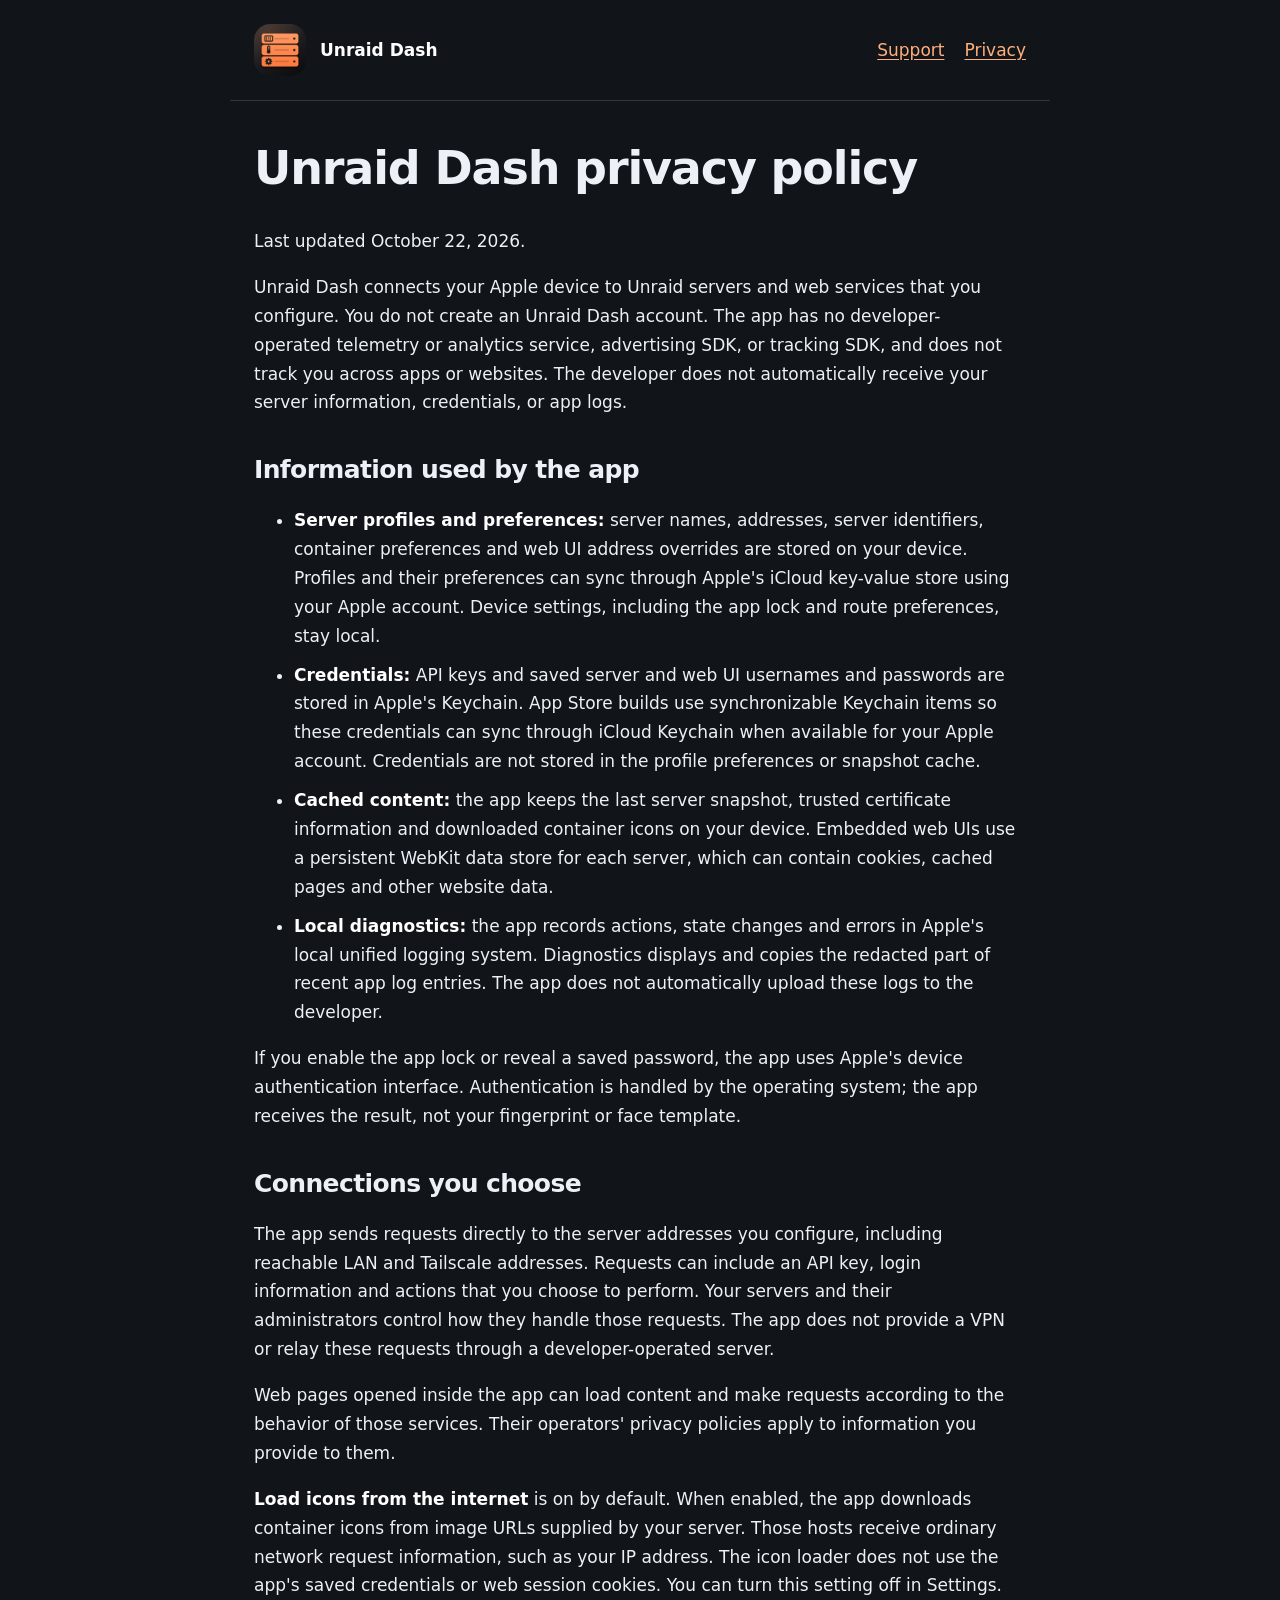
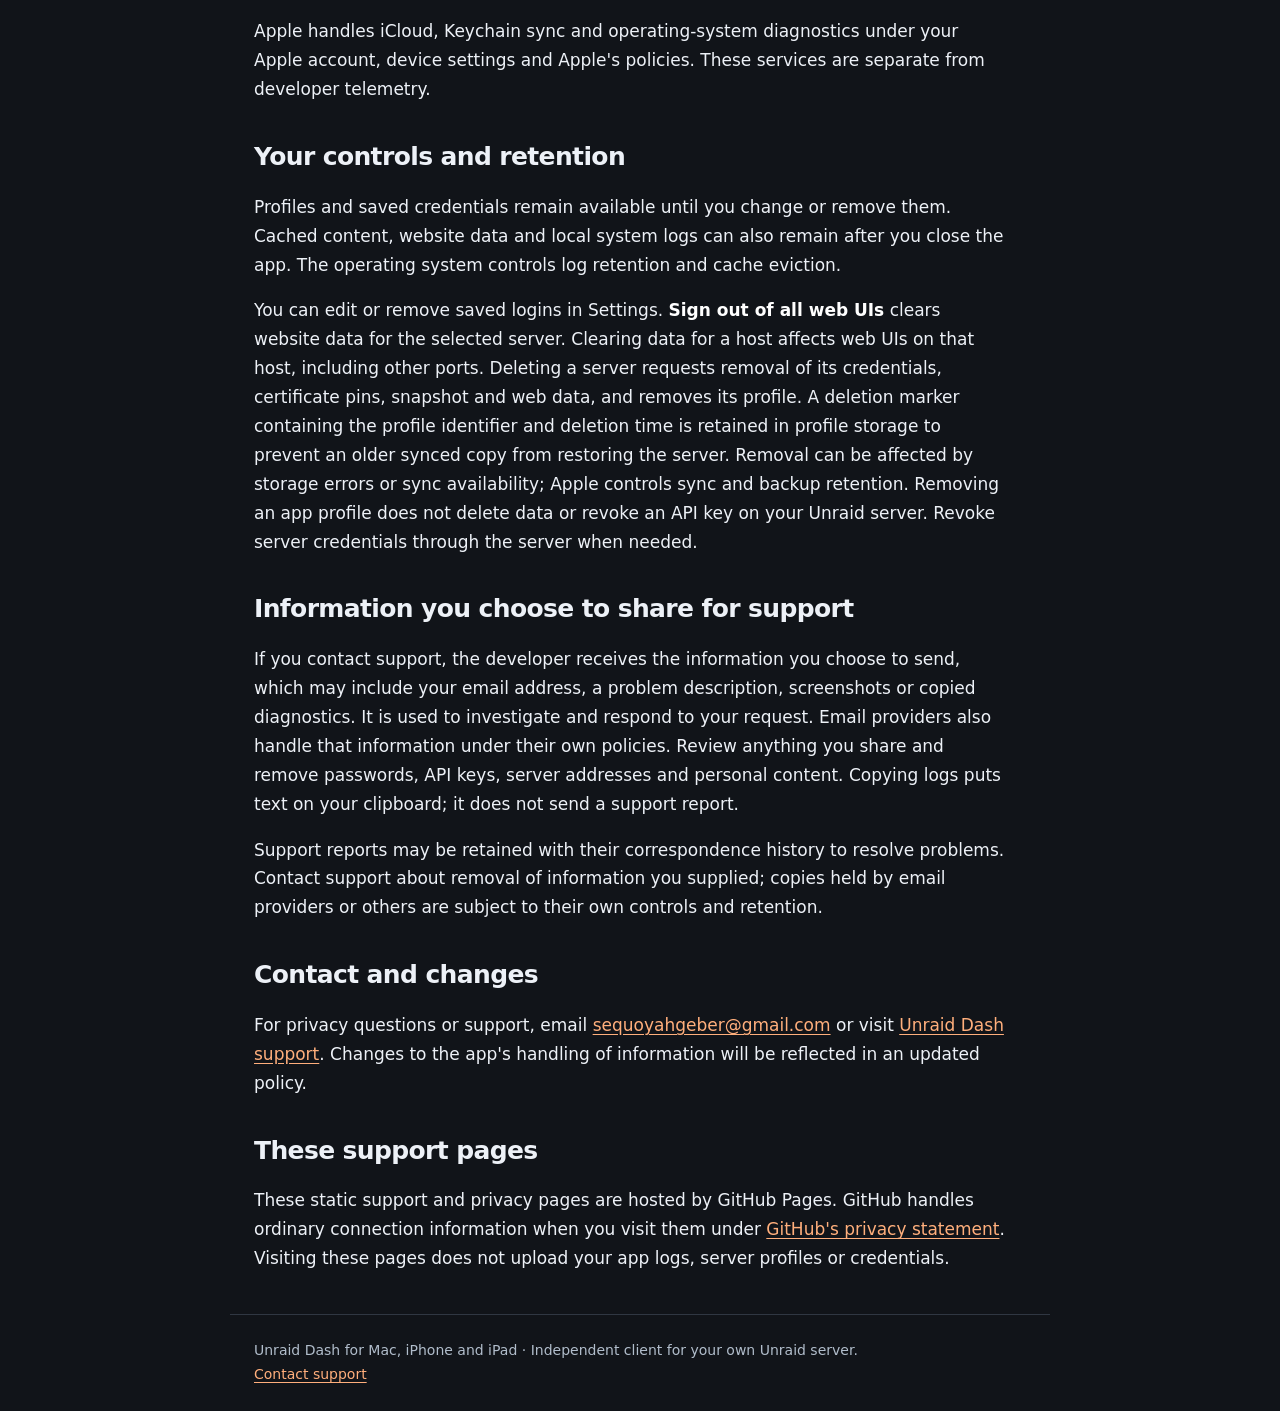
==== privacy.html @ dc9f38be "Publish Unraid Dash support and privacy pages" ====
<!doctype html>
<html lang="en"><head><meta charset="utf-8"><meta name="viewport" content="width=device-width,initial-scale=1"><meta name="description" content="Unraid Dash privacy policy"><title>Unraid Dash privacy policy</title><link rel="stylesheet" href="style.css"><link rel="icon" href="icon.png"></head><body><header><img src="icon.png" width="52" height="52" alt=""><strong>Unraid Dash</strong><nav aria-label="Help pages"><a href="./">Support</a><a href="privacy.html">Privacy</a></nav></header><main><h1>Unraid Dash privacy policy</h1>
<p>Last updated October 22, 2026.</p>
<p>Unraid Dash connects your Apple device to Unraid servers and web services that you configure. You do not create an Unraid Dash account. The app has no developer-operated telemetry or analytics service, advertising SDK, or tracking SDK, and does not track you across apps or websites. The developer does not automatically receive your server information, credentials, or app logs.</p>
<h2>Information used by the app</h2>
<ul>
<li><strong>Server profiles and preferences:</strong> server names, addresses, server identifiers, container preferences and web UI address overrides are stored on your device. Profiles and their preferences can sync through Apple's iCloud key-value store using your Apple account. Device settings, including the app lock and route preferences, stay local.</li>
<li><strong>Credentials:</strong> API keys and saved server and web UI usernames and passwords are stored in Apple's Keychain. App Store builds use synchronizable Keychain items so these credentials can sync through iCloud Keychain when available for your Apple account. Credentials are not stored in the profile preferences or snapshot cache.</li>
<li><strong>Cached content:</strong> the app keeps the last server snapshot, trusted certificate information and downloaded container icons on your device. Embedded web UIs use a persistent WebKit data store for each server, which can contain cookies, cached pages and other website data.</li>
<li><strong>Local diagnostics:</strong> the app records actions, state changes and errors in Apple's local unified logging system. Diagnostics displays and copies the redacted part of recent app log entries. The app does not automatically upload these logs to the developer.</li>
</ul>
<p>If you enable the app lock or reveal a saved password, the app uses Apple's device authentication interface. Authentication is handled by the operating system; the app receives the result, not your fingerprint or face template.</p>
<h2>Connections you choose</h2>
<p>The app sends requests directly to the server addresses you configure, including reachable LAN and Tailscale addresses. Requests can include an API key, login information and actions that you choose to perform. Your servers and their administrators control how they handle those requests. The app does not provide a VPN or relay these requests through a developer-operated server.</p>
<p>Web pages opened inside the app can load content and make requests according to the behavior of those services. Their operators' privacy policies apply to information you provide to them.</p>
<p><strong>Load icons from the internet</strong> is on by default. When enabled, the app downloads container icons from image URLs supplied by your server. Those hosts receive ordinary network request information, such as your IP address. The icon loader does not use the app's saved credentials or web session cookies. You can turn this setting off in Settings.</p>
<p>Apple handles iCloud, Keychain sync and operating-system diagnostics under your Apple account, device settings and Apple's policies. These services are separate from developer telemetry.</p>
<h2>Your controls and retention</h2>
<p>Profiles and saved credentials remain available until you change or remove them. Cached content, website data and local system logs can also remain after you close the app. The operating system controls log retention and cache eviction.</p>
<p>You can edit or remove saved logins in Settings. <strong>Sign out of all web UIs</strong> clears website data for the selected server. Clearing data for a host affects web UIs on that host, including other ports. Deleting a server requests removal of its credentials, certificate pins, snapshot and web data, and removes its profile. A deletion marker containing the profile identifier and deletion time is retained in profile storage to prevent an older synced copy from restoring the server. Removal can be affected by storage errors or sync availability; Apple controls sync and backup retention. Removing an app profile does not delete data or revoke an API key on your Unraid server. Revoke server credentials through the server when needed.</p>
<h2>Information you choose to share for support</h2>
<p>If you contact support, the developer receives the information you choose to send, which may include your email address, a problem description, screenshots or copied diagnostics. It is used to investigate and respond to your request. Email providers also handle that information under their own policies. Review anything you share and remove passwords, API keys, server addresses and personal content. Copying logs puts text on your clipboard; it does not send a support report.</p>
<p>Support reports may be retained with their correspondence history to resolve problems. Contact support about removal of information you supplied; copies held by email providers or others are subject to their own controls and retention.</p>
<h2>Contact and changes</h2>
<p>For privacy questions or support, email <a href="mailto:sequoyahgeber@gmail.com">sequoyahgeber@gmail.com</a> or visit <a href="https://sequoyahgeber.github.io/unraid-dash-support/">Unraid Dash support</a>. Changes to the app's handling of information will be reflected in an updated policy.</p>
<h2>These support pages</h2>
<p>These static support and privacy pages are hosted by GitHub Pages. GitHub handles ordinary connection information when you visit them under <a href="https://docs.github.com/en/site-policy/privacy-policies/github-general-privacy-statement">GitHub's privacy statement</a>. Visiting these pages does not upload your app logs, server profiles or credentials.</p></main><footer>Unraid Dash for Mac, iPhone and iPad · Independent client for your own Unraid server.<br><a href="mailto:sequoyahgeber@gmail.com">Contact support</a></footer></body></html>
---- style.css ----
*{box-sizing:border-box}body{margin:0;background:#111419;color:#edf1f7;font:17px/1.7 system-ui,-apple-system,BlinkMacSystemFont,sans-serif}main,header,footer{max-width:820px;margin:auto;padding:24px}header{display:flex;align-items:center;gap:14px;border-bottom:1px solid #303742}header img{border-radius:16px}nav{margin-left:auto;display:flex;gap:20px}a{color:#ffaf7c;text-underline-offset:3px}h1,h2{line-height:1.2;letter-spacing:-.025em}h1{font-size:clamp(32px,6vw,46px);margin-top:16px}h2{font-size:25px;margin-top:38px}p,li{max-width:70ch}li{margin:10px 0}footer{border-top:1px solid #303742;font-size:14px;color:#b1bdcb}strong{color:#fff}code{background:#252b35;padding:2px 5px;border-radius:4px}@media(max-width:560px){header{align-items:flex-start;flex-wrap:wrap}nav{margin-left:0;width:100%}}
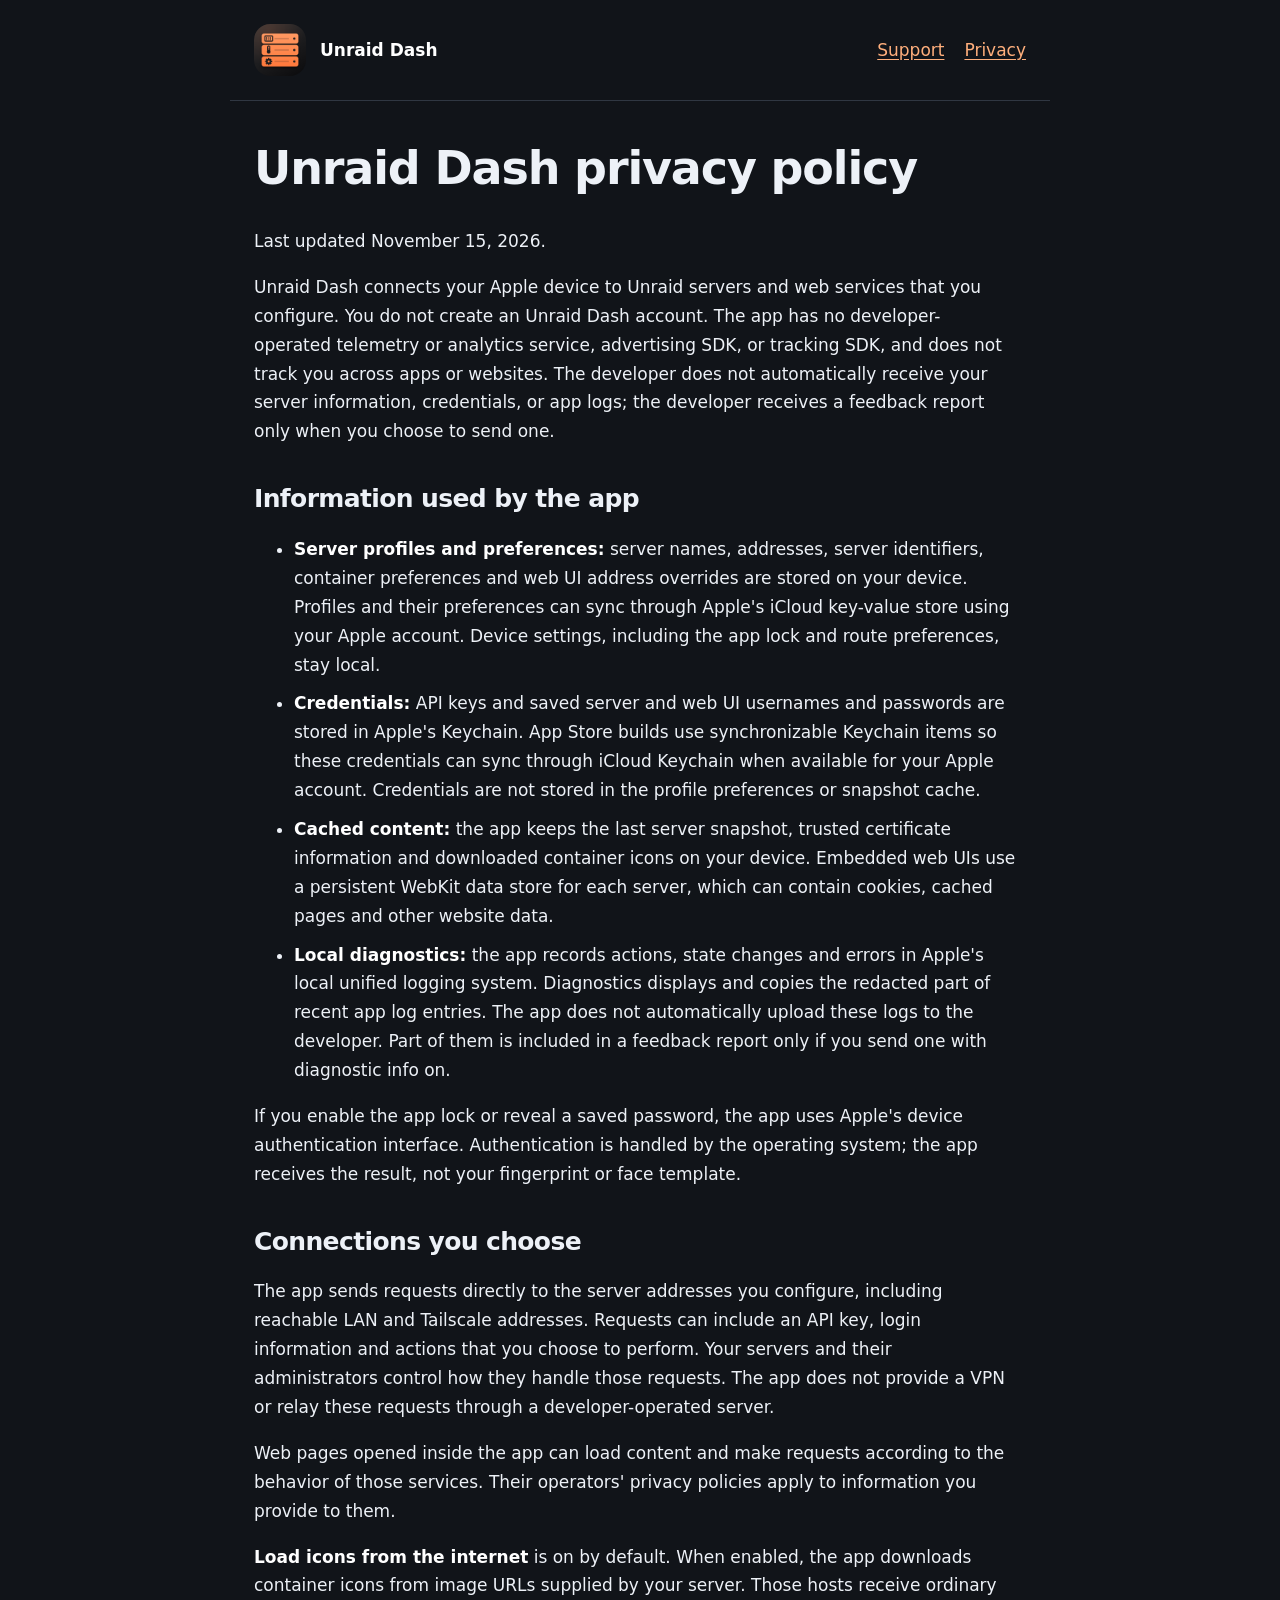
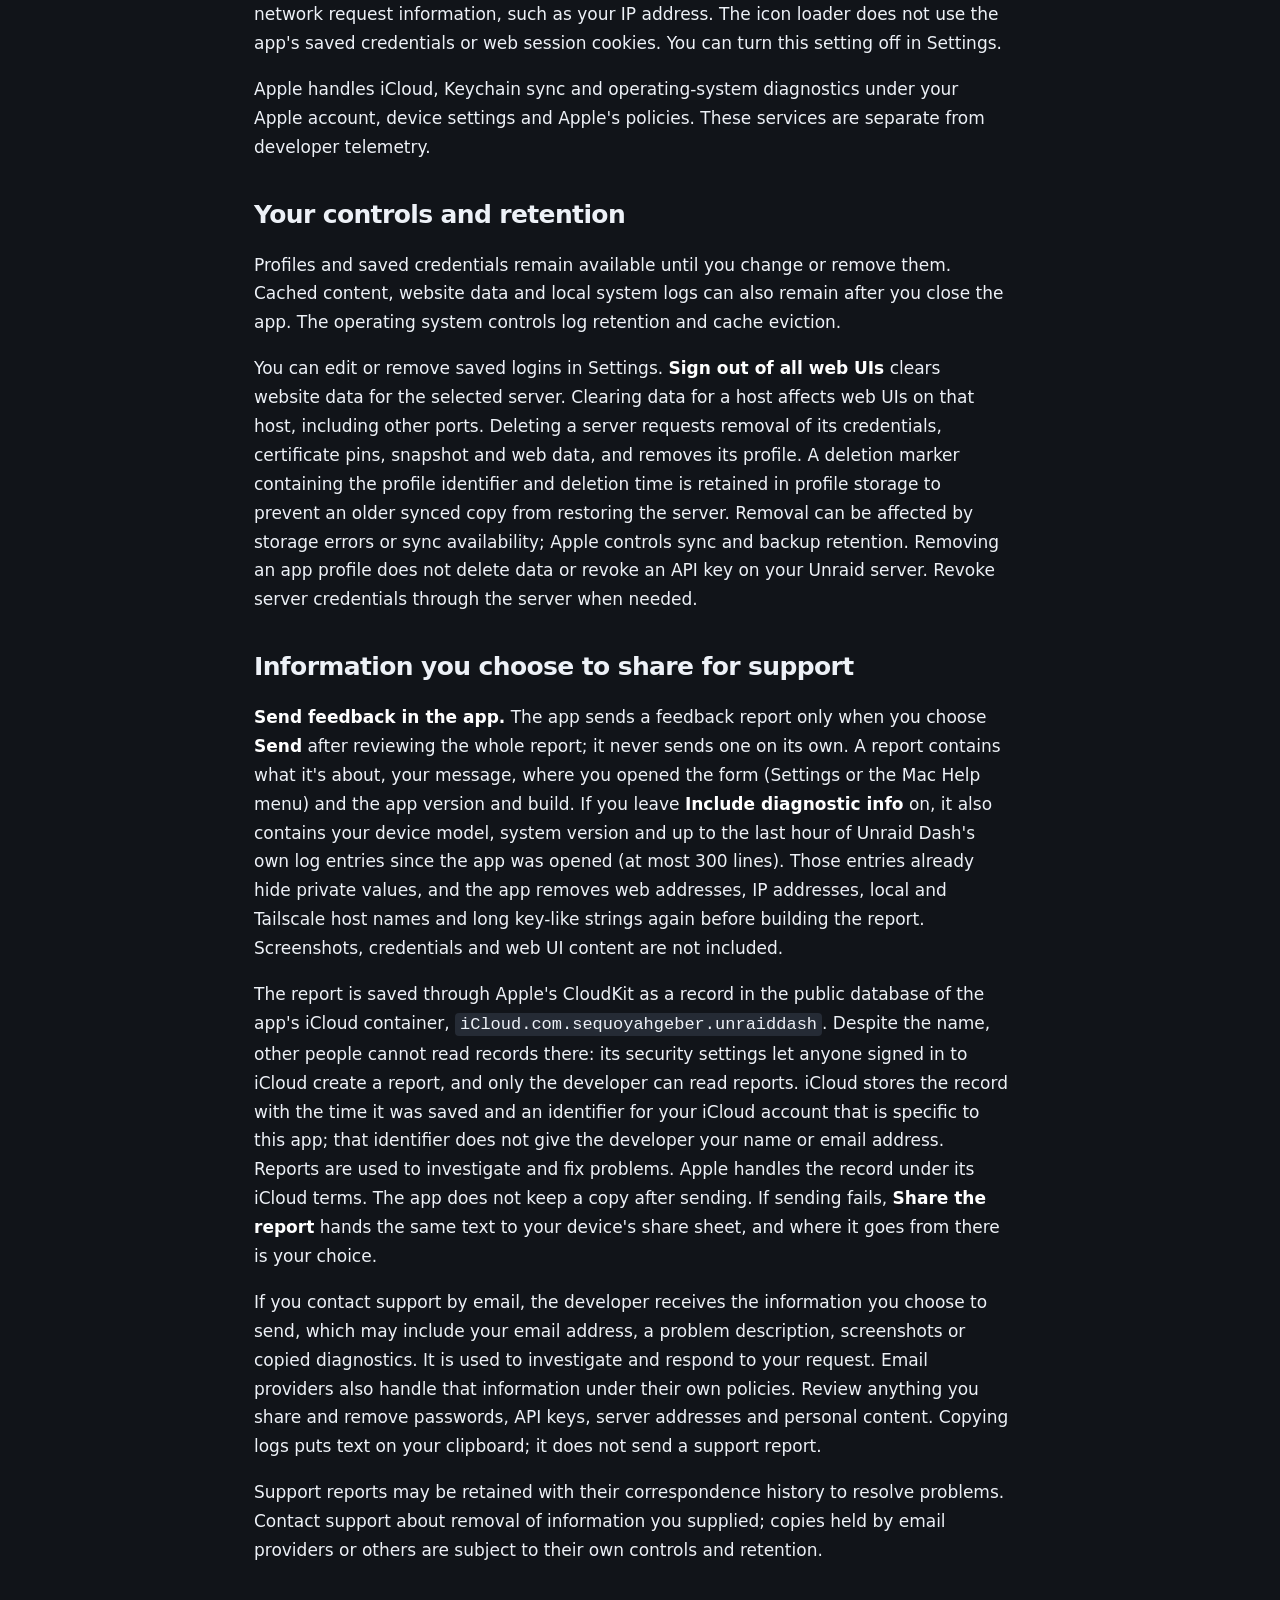
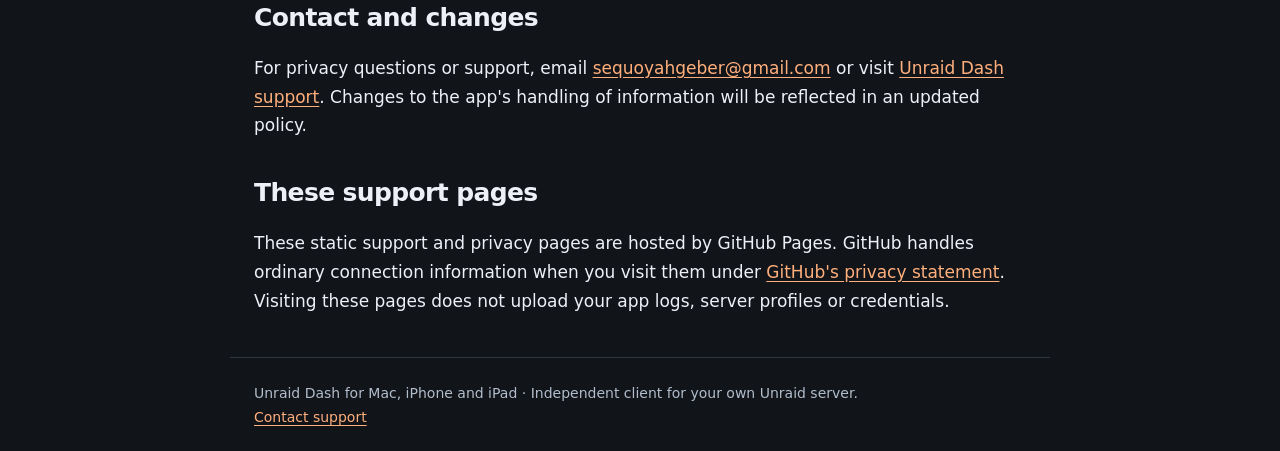
==== commit 66025186: "docs: describe in-app Send feedback on the support and privacy pages The support page now gives the " ====
--- a/privacy.html
+++ b/privacy.html
@@ -1,13 +1,13 @@
 <!doctype html>
 <html lang="en"><head><meta charset="utf-8"><meta name="viewport" content="width=device-width,initial-scale=1"><meta name="description" content="Unraid Dash privacy policy"><title>Unraid Dash privacy policy</title><link rel="stylesheet" href="style.css"><link rel="icon" href="icon.png"></head><body><header><img src="icon.png" width="52" height="52" alt=""><strong>Unraid Dash</strong><nav aria-label="Help pages"><a href="./">Support</a><a href="privacy.html">Privacy</a></nav></header><main><h1>Unraid Dash privacy policy</h1>
-<p>Last updated October 22, 2026.</p>
-<p>Unraid Dash connects your Apple device to Unraid servers and web services that you configure. You do not create an Unraid Dash account. The app has no developer-operated telemetry or analytics service, advertising SDK, or tracking SDK, and does not track you across apps or websites. The developer does not automatically receive your server information, credentials, or app logs.</p>
+<p>Last updated November 15, 2026.</p>
+<p>Unraid Dash connects your Apple device to Unraid servers and web services that you configure. You do not create an Unraid Dash account. The app has no developer-operated telemetry or analytics service, advertising SDK, or tracking SDK, and does not track you across apps or websites. The developer does not automatically receive your server information, credentials, or app logs; the developer receives a feedback report only when you choose to send one.</p>
 <h2>Information used by the app</h2>
 <ul>
 <li><strong>Server profiles and preferences:</strong> server names, addresses, server identifiers, container preferences and web UI address overrides are stored on your device. Profiles and their preferences can sync through Apple's iCloud key-value store using your Apple account. Device settings, including the app lock and route preferences, stay local.</li>
 <li><strong>Credentials:</strong> API keys and saved server and web UI usernames and passwords are stored in Apple's Keychain. App Store builds use synchronizable Keychain items so these credentials can sync through iCloud Keychain when available for your Apple account. Credentials are not stored in the profile preferences or snapshot cache.</li>
 <li><strong>Cached content:</strong> the app keeps the last server snapshot, trusted certificate information and downloaded container icons on your device. Embedded web UIs use a persistent WebKit data store for each server, which can contain cookies, cached pages and other website data.</li>
-<li><strong>Local diagnostics:</strong> the app records actions, state changes and errors in Apple's local unified logging system. Diagnostics displays and copies the redacted part of recent app log entries. The app does not automatically upload these logs to the developer.</li>
+<li><strong>Local diagnostics:</strong> the app records actions, state changes and errors in Apple's local unified logging system. Diagnostics displays and copies the redacted part of recent app log entries. The app does not automatically upload these logs to the developer. Part of them is included in a feedback report only if you send one with diagnostic info on.</li>
 </ul>
 <p>If you enable the app lock or reveal a saved password, the app uses Apple's device authentication interface. Authentication is handled by the operating system; the app receives the result, not your fingerprint or face template.</p>
 <h2>Connections you choose</h2>
@@ -19,7 +19,9 @@
 <p>Profiles and saved credentials remain available until you change or remove them. Cached content, website data and local system logs can also remain after you close the app. The operating system controls log retention and cache eviction.</p>
 <p>You can edit or remove saved logins in Settings. <strong>Sign out of all web UIs</strong> clears website data for the selected server. Clearing data for a host affects web UIs on that host, including other ports. Deleting a server requests removal of its credentials, certificate pins, snapshot and web data, and removes its profile. A deletion marker containing the profile identifier and deletion time is retained in profile storage to prevent an older synced copy from restoring the server. Removal can be affected by storage errors or sync availability; Apple controls sync and backup retention. Removing an app profile does not delete data or revoke an API key on your Unraid server. Revoke server credentials through the server when needed.</p>
 <h2>Information you choose to share for support</h2>
-<p>If you contact support, the developer receives the information you choose to send, which may include your email address, a problem description, screenshots or copied diagnostics. It is used to investigate and respond to your request. Email providers also handle that information under their own policies. Review anything you share and remove passwords, API keys, server addresses and personal content. Copying logs puts text on your clipboard; it does not send a support report.</p>
+<p><strong>Send feedback in the app.</strong> The app sends a feedback report only when you choose <strong>Send</strong> after reviewing the whole report; it never sends one on its own. A report contains what it's about, your message, where you opened the form (Settings or the Mac Help menu) and the app version and build. If you leave <strong>Include diagnostic info</strong> on, it also contains your device model, system version and up to the last hour of Unraid Dash's own log entries since the app was opened (at most 300 lines). Those entries already hide private values, and the app removes web addresses, IP addresses, local and Tailscale host names and long key-like strings again before building the report. Screenshots, credentials and web UI content are not included.</p>
+<p>The report is saved through Apple's CloudKit as a record in the public database of the app's iCloud container, <code>iCloud.com.sequoyahgeber.unraiddash</code>. Despite the name, other people cannot read records there: its security settings let anyone signed in to iCloud create a report, and only the developer can read reports. iCloud stores the record with the time it was saved and an identifier for your iCloud account that is specific to this app; that identifier does not give the developer your name or email address. Reports are used to investigate and fix problems. Apple handles the record under its iCloud terms. The app does not keep a copy after sending. If sending fails, <strong>Share the report</strong> hands the same text to your device's share sheet, and where it goes from there is your choice.</p>
+<p>If you contact support by email, the developer receives the information you choose to send, which may include your email address, a problem description, screenshots or copied diagnostics. It is used to investigate and respond to your request. Email providers also handle that information under their own policies. Review anything you share and remove passwords, API keys, server addresses and personal content. Copying logs puts text on your clipboard; it does not send a support report.</p>
 <p>Support reports may be retained with their correspondence history to resolve problems. Contact support about removal of information you supplied; copies held by email providers or others are subject to their own controls and retention.</p>
 <h2>Contact and changes</h2>
 <p>For privacy questions or support, email <a href="mailto:sequoyahgeber@gmail.com">sequoyahgeber@gmail.com</a> or visit <a href="https://sequoyahgeber.github.io/unraid-dash-support/">Unraid Dash support</a>. Changes to the app's handling of information will be reflected in an updated policy.</p>
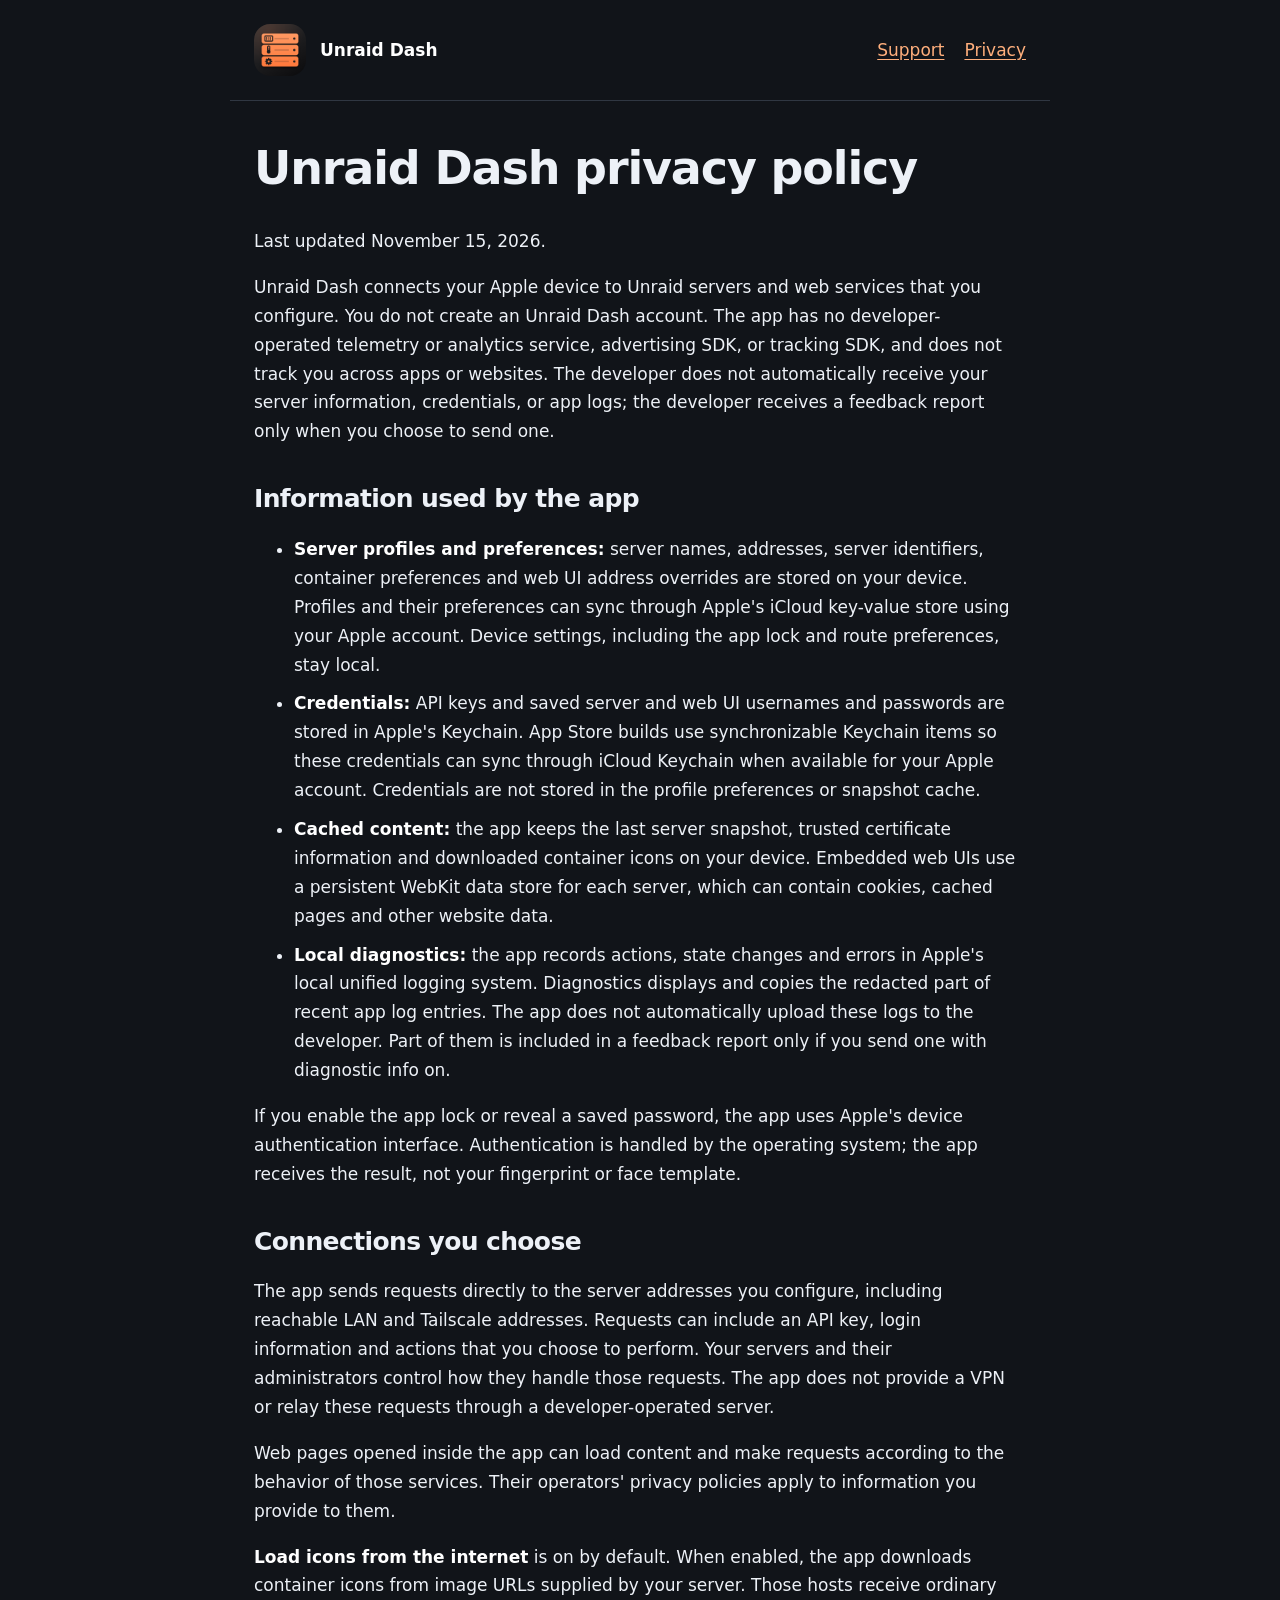
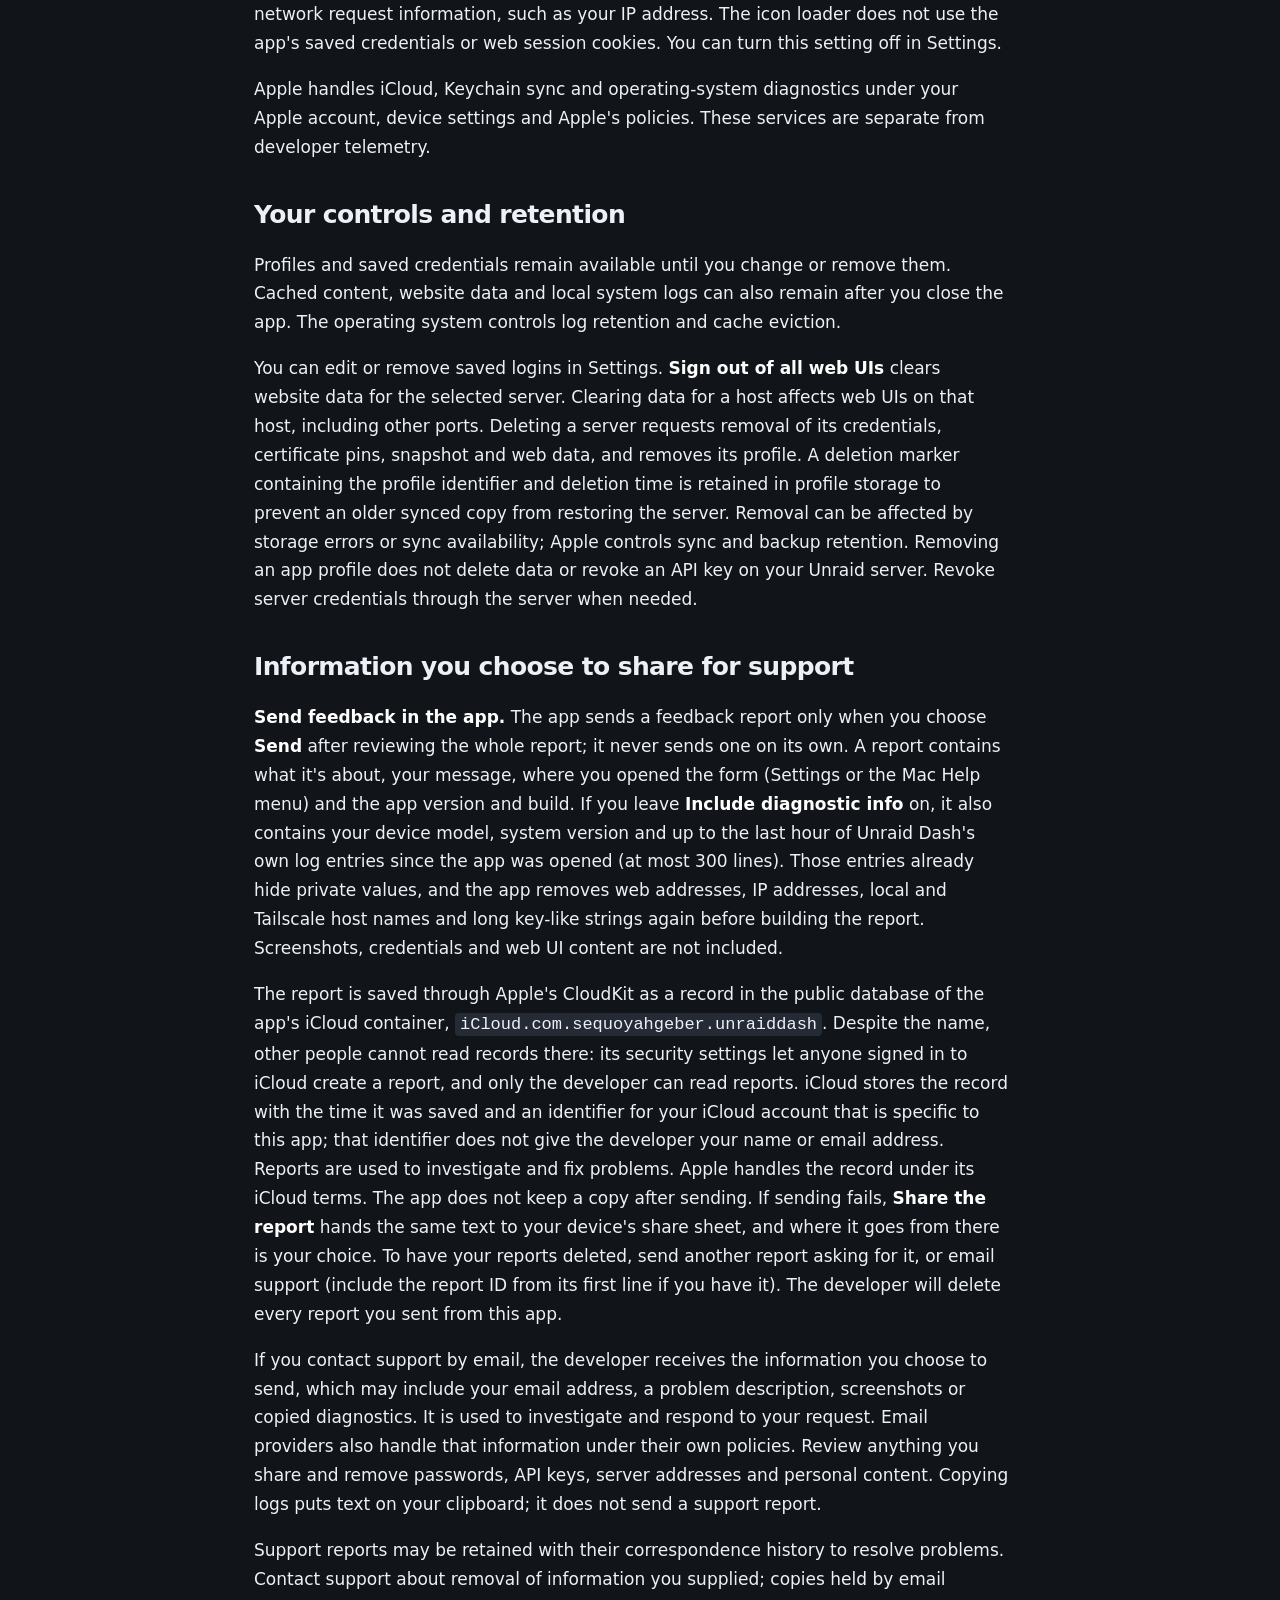
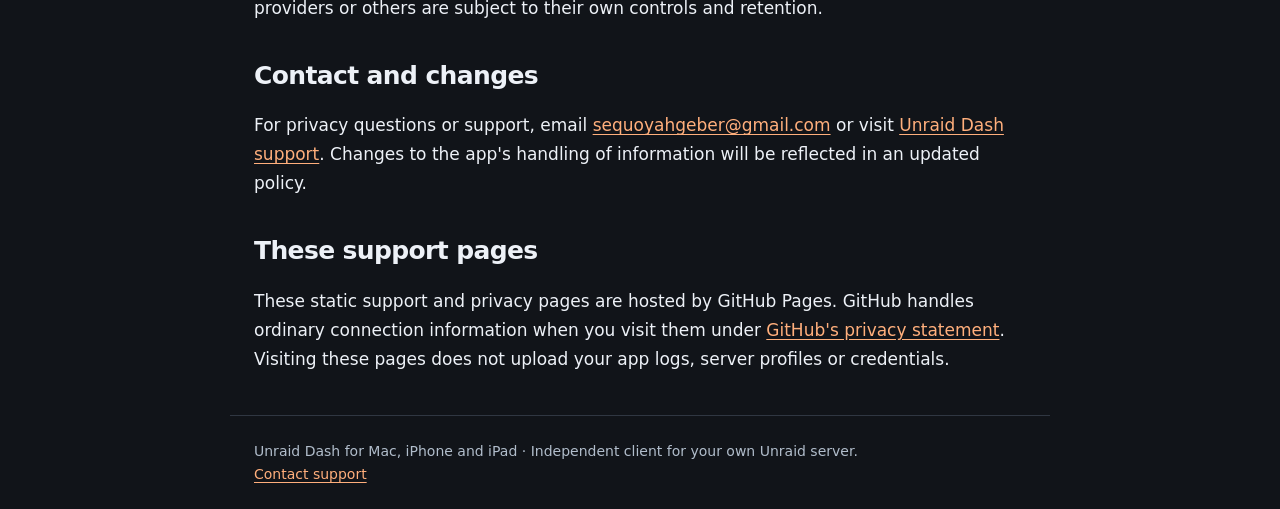
==== commit 7f6449c6: "docs: how to have feedback reports deleted (D-005) Adds the agreed removal sentence to the privacy p" ====
--- a/privacy.html
+++ b/privacy.html
@@ -20,7 +20,7 @@
 <p>You can edit or remove saved logins in Settings. <strong>Sign out of all web UIs</strong> clears website data for the selected server. Clearing data for a host affects web UIs on that host, including other ports. Deleting a server requests removal of its credentials, certificate pins, snapshot and web data, and removes its profile. A deletion marker containing the profile identifier and deletion time is retained in profile storage to prevent an older synced copy from restoring the server. Removal can be affected by storage errors or sync availability; Apple controls sync and backup retention. Removing an app profile does not delete data or revoke an API key on your Unraid server. Revoke server credentials through the server when needed.</p>
 <h2>Information you choose to share for support</h2>
 <p><strong>Send feedback in the app.</strong> The app sends a feedback report only when you choose <strong>Send</strong> after reviewing the whole report; it never sends one on its own. A report contains what it's about, your message, where you opened the form (Settings or the Mac Help menu) and the app version and build. If you leave <strong>Include diagnostic info</strong> on, it also contains your device model, system version and up to the last hour of Unraid Dash's own log entries since the app was opened (at most 300 lines). Those entries already hide private values, and the app removes web addresses, IP addresses, local and Tailscale host names and long key-like strings again before building the report. Screenshots, credentials and web UI content are not included.</p>
-<p>The report is saved through Apple's CloudKit as a record in the public database of the app's iCloud container, <code>iCloud.com.sequoyahgeber.unraiddash</code>. Despite the name, other people cannot read records there: its security settings let anyone signed in to iCloud create a report, and only the developer can read reports. iCloud stores the record with the time it was saved and an identifier for your iCloud account that is specific to this app; that identifier does not give the developer your name or email address. Reports are used to investigate and fix problems. Apple handles the record under its iCloud terms. The app does not keep a copy after sending. If sending fails, <strong>Share the report</strong> hands the same text to your device's share sheet, and where it goes from there is your choice.</p>
+<p>The report is saved through Apple's CloudKit as a record in the public database of the app's iCloud container, <code>iCloud.com.sequoyahgeber.unraiddash</code>. Despite the name, other people cannot read records there: its security settings let anyone signed in to iCloud create a report, and only the developer can read reports. iCloud stores the record with the time it was saved and an identifier for your iCloud account that is specific to this app; that identifier does not give the developer your name or email address. Reports are used to investigate and fix problems. Apple handles the record under its iCloud terms. The app does not keep a copy after sending. If sending fails, <strong>Share the report</strong> hands the same text to your device's share sheet, and where it goes from there is your choice. To have your reports deleted, send another report asking for it, or email support (include the report ID from its first line if you have it). The developer will delete every report you sent from this app.</p>
 <p>If you contact support by email, the developer receives the information you choose to send, which may include your email address, a problem description, screenshots or copied diagnostics. It is used to investigate and respond to your request. Email providers also handle that information under their own policies. Review anything you share and remove passwords, API keys, server addresses and personal content. Copying logs puts text on your clipboard; it does not send a support report.</p>
 <p>Support reports may be retained with their correspondence history to resolve problems. Contact support about removal of information you supplied; copies held by email providers or others are subject to their own controls and retention.</p>
 <h2>Contact and changes</h2>
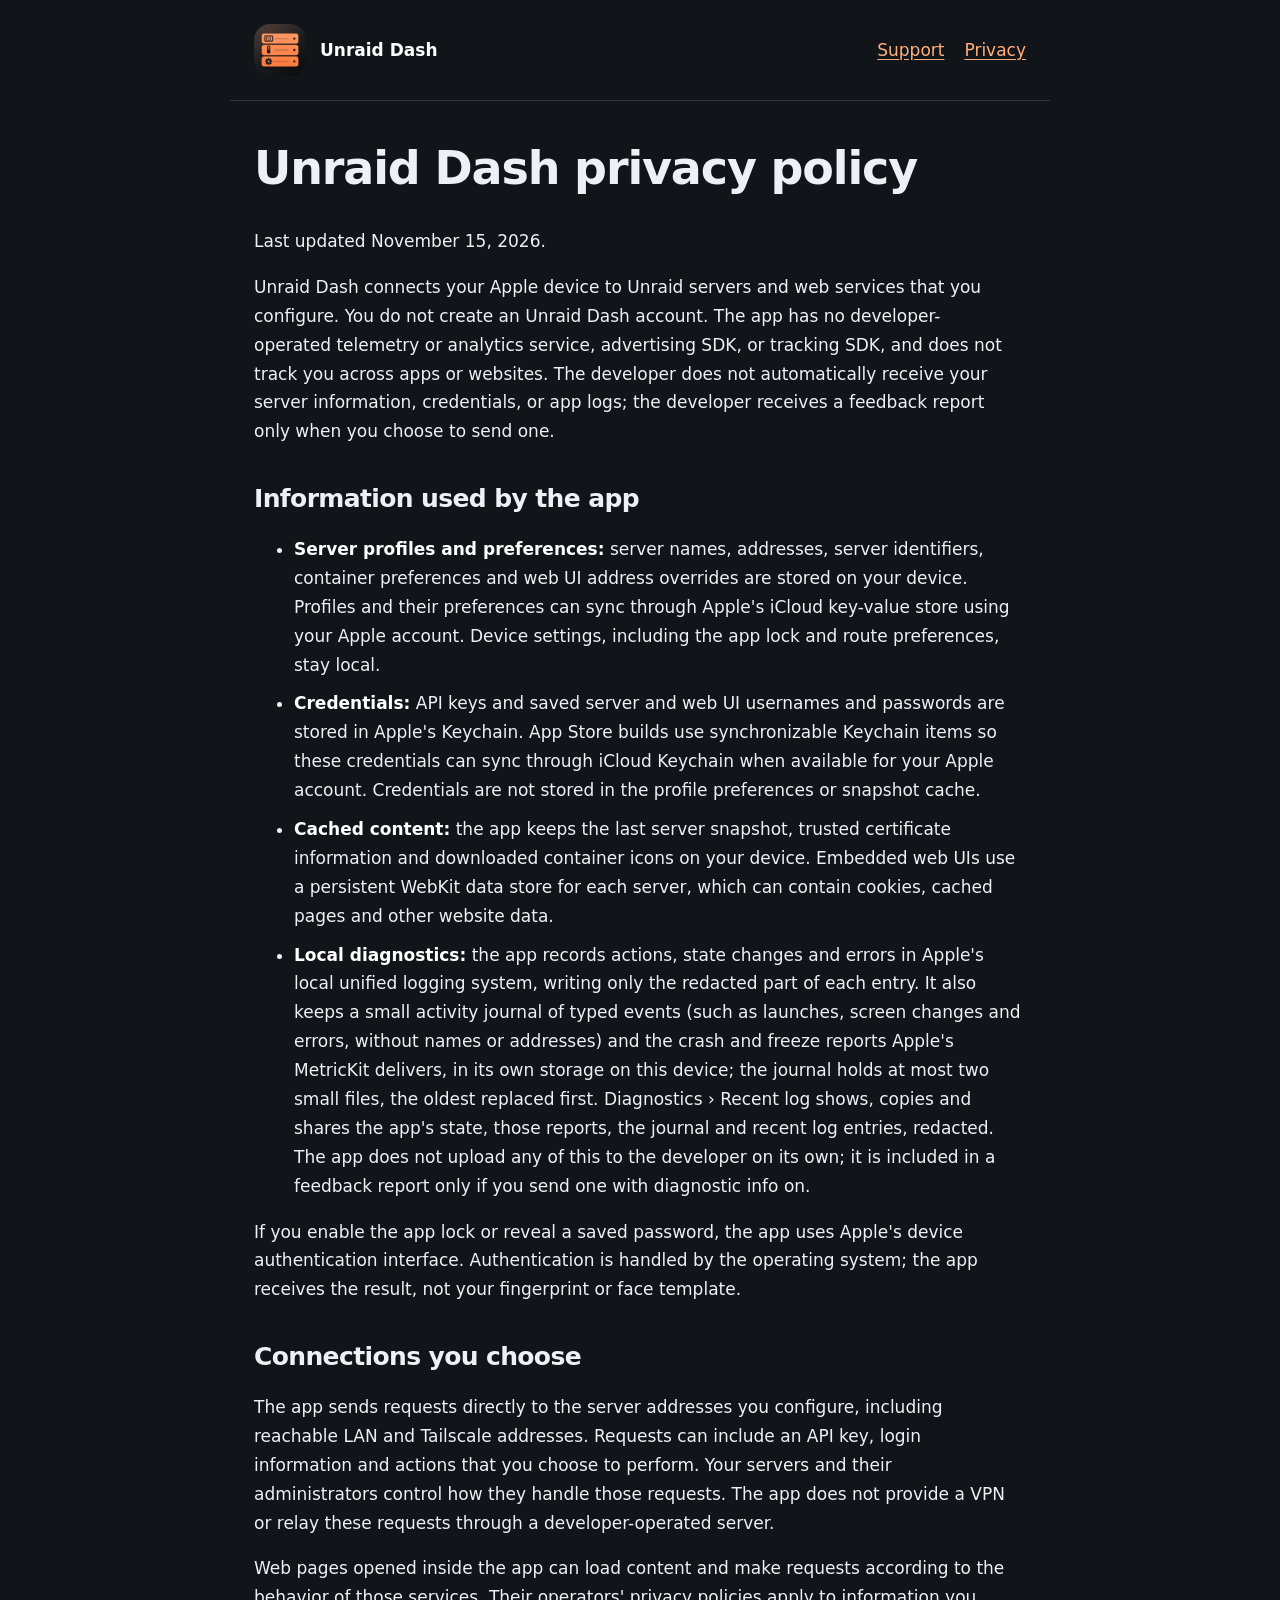
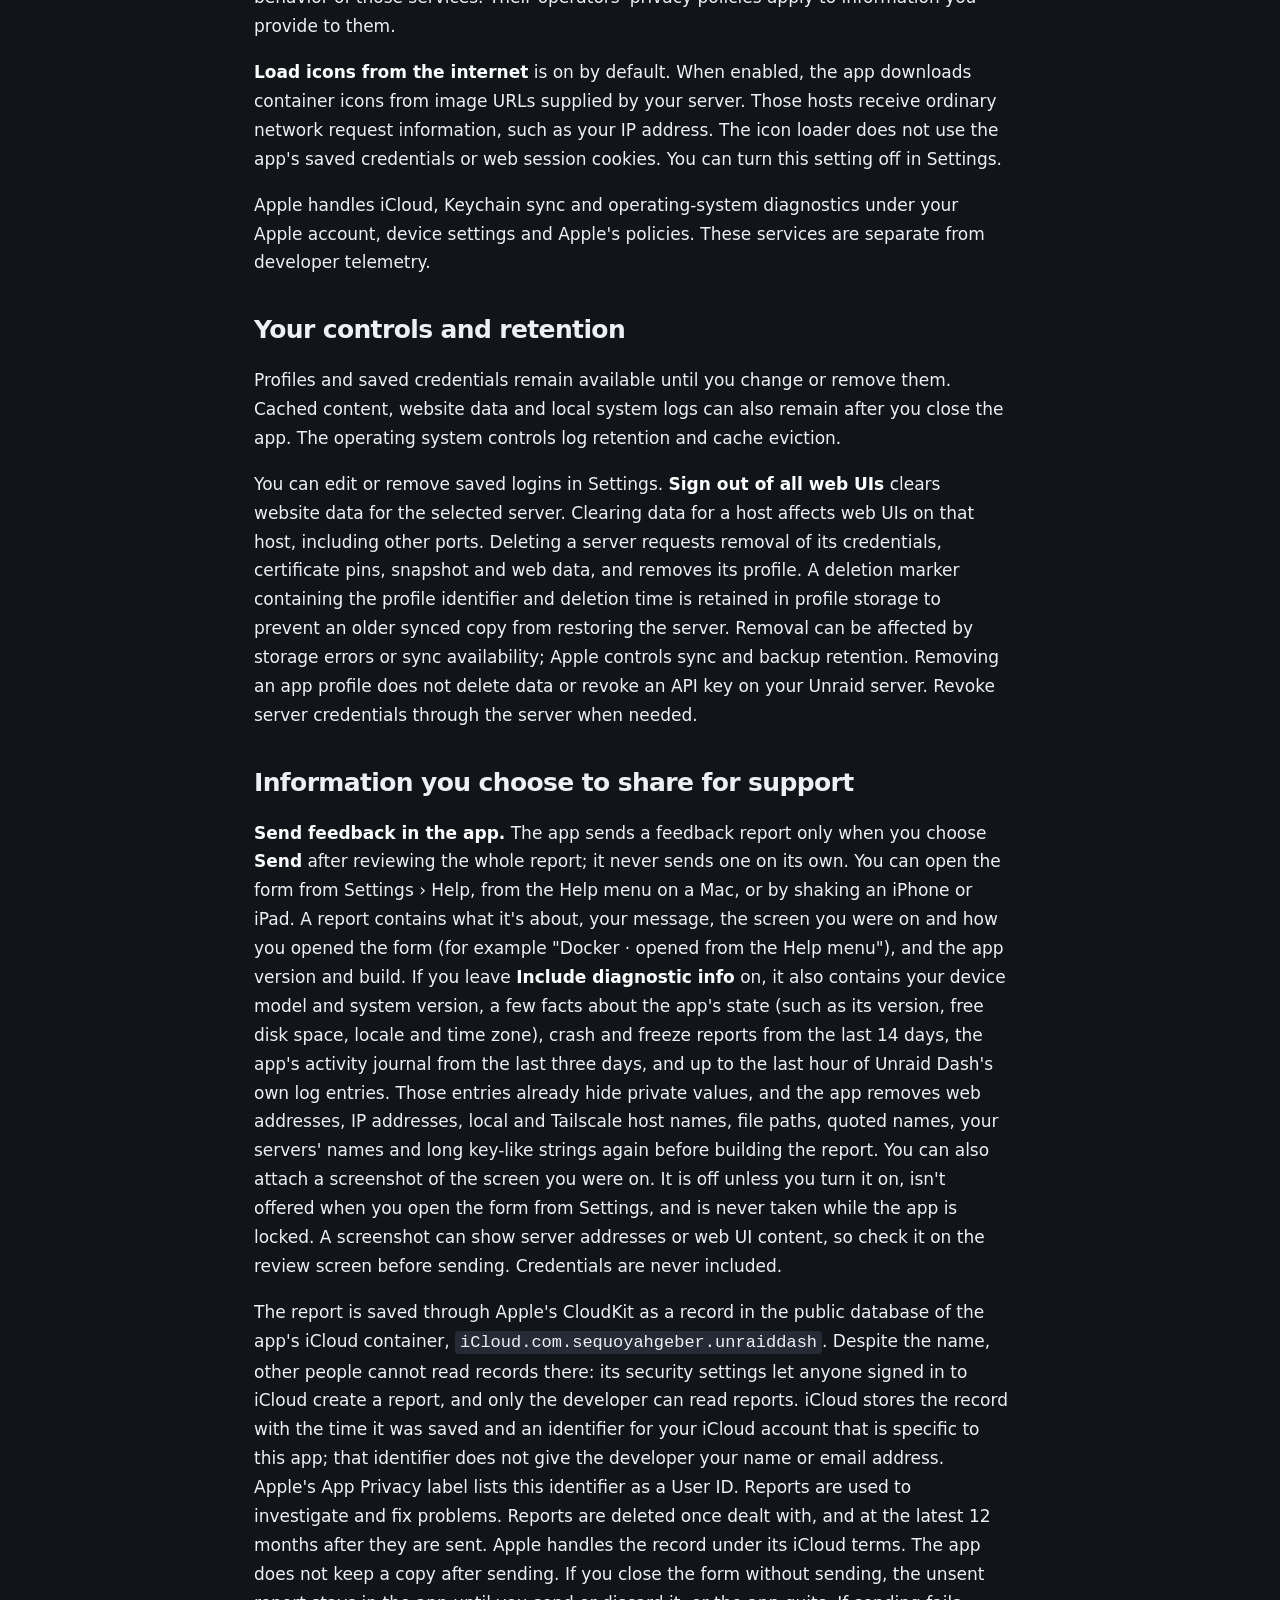
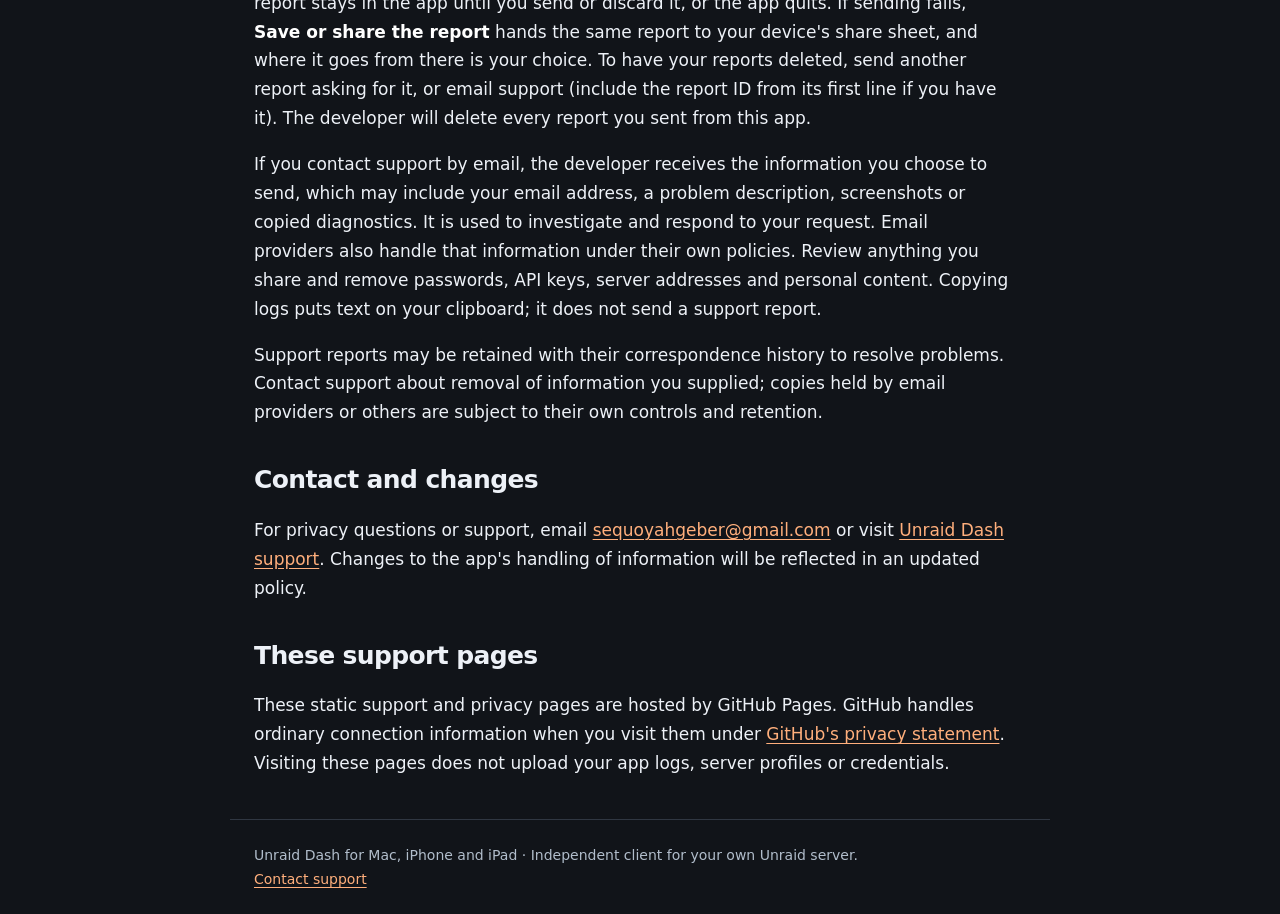
==== commit 8f0f538c: "docs: privacy and support pages match the app's policy and support docs (D-118) Rebuilt from Unraid " ====
--- a/privacy.html
+++ b/privacy.html
@@ -7,7 +7,7 @@
 <li><strong>Server profiles and preferences:</strong> server names, addresses, server identifiers, container preferences and web UI address overrides are stored on your device. Profiles and their preferences can sync through Apple's iCloud key-value store using your Apple account. Device settings, including the app lock and route preferences, stay local.</li>
 <li><strong>Credentials:</strong> API keys and saved server and web UI usernames and passwords are stored in Apple's Keychain. App Store builds use synchronizable Keychain items so these credentials can sync through iCloud Keychain when available for your Apple account. Credentials are not stored in the profile preferences or snapshot cache.</li>
 <li><strong>Cached content:</strong> the app keeps the last server snapshot, trusted certificate information and downloaded container icons on your device. Embedded web UIs use a persistent WebKit data store for each server, which can contain cookies, cached pages and other website data.</li>
-<li><strong>Local diagnostics:</strong> the app records actions, state changes and errors in Apple's local unified logging system. Diagnostics displays and copies the redacted part of recent app log entries. The app does not automatically upload these logs to the developer. Part of them is included in a feedback report only if you send one with diagnostic info on.</li>
+<li><strong>Local diagnostics:</strong> the app records actions, state changes and errors in Apple's local unified logging system, writing only the redacted part of each entry. It also keeps a small activity journal of typed events (such as launches, screen changes and errors, without names or addresses) and the crash and freeze reports Apple's MetricKit delivers, in its own storage on this device; the journal holds at most two small files, the oldest replaced first. Diagnostics › Recent log shows, copies and shares the app's state, those reports, the journal and recent log entries, redacted. The app does not upload any of this to the developer on its own; it is included in a feedback report only if you send one with diagnostic info on.</li>
 </ul>
 <p>If you enable the app lock or reveal a saved password, the app uses Apple's device authentication interface. Authentication is handled by the operating system; the app receives the result, not your fingerprint or face template.</p>
 <h2>Connections you choose</h2>
@@ -19,8 +19,8 @@
 <p>Profiles and saved credentials remain available until you change or remove them. Cached content, website data and local system logs can also remain after you close the app. The operating system controls log retention and cache eviction.</p>
 <p>You can edit or remove saved logins in Settings. <strong>Sign out of all web UIs</strong> clears website data for the selected server. Clearing data for a host affects web UIs on that host, including other ports. Deleting a server requests removal of its credentials, certificate pins, snapshot and web data, and removes its profile. A deletion marker containing the profile identifier and deletion time is retained in profile storage to prevent an older synced copy from restoring the server. Removal can be affected by storage errors or sync availability; Apple controls sync and backup retention. Removing an app profile does not delete data or revoke an API key on your Unraid server. Revoke server credentials through the server when needed.</p>
 <h2>Information you choose to share for support</h2>
-<p><strong>Send feedback in the app.</strong> The app sends a feedback report only when you choose <strong>Send</strong> after reviewing the whole report; it never sends one on its own. A report contains what it's about, your message, where you opened the form (Settings or the Mac Help menu) and the app version and build. If you leave <strong>Include diagnostic info</strong> on, it also contains your device model, system version and up to the last hour of Unraid Dash's own log entries since the app was opened (at most 300 lines). Those entries already hide private values, and the app removes web addresses, IP addresses, local and Tailscale host names and long key-like strings again before building the report. Screenshots, credentials and web UI content are not included.</p>
-<p>The report is saved through Apple's CloudKit as a record in the public database of the app's iCloud container, <code>iCloud.com.sequoyahgeber.unraiddash</code>. Despite the name, other people cannot read records there: its security settings let anyone signed in to iCloud create a report, and only the developer can read reports. iCloud stores the record with the time it was saved and an identifier for your iCloud account that is specific to this app; that identifier does not give the developer your name or email address. Reports are used to investigate and fix problems. Apple handles the record under its iCloud terms. The app does not keep a copy after sending. If sending fails, <strong>Share the report</strong> hands the same text to your device's share sheet, and where it goes from there is your choice. To have your reports deleted, send another report asking for it, or email support (include the report ID from its first line if you have it). The developer will delete every report you sent from this app.</p>
+<p><strong>Send feedback in the app.</strong> The app sends a feedback report only when you choose <strong>Send</strong> after reviewing the whole report; it never sends one on its own. You can open the form from Settings › Help, from the Help menu on a Mac, or by shaking an iPhone or iPad. A report contains what it's about, your message, the screen you were on and how you opened the form (for example "Docker · opened from the Help menu"), and the app version and build. If you leave <strong>Include diagnostic info</strong> on, it also contains your device model and system version, a few facts about the app's state (such as its version, free disk space, locale and time zone), crash and freeze reports from the last 14 days, the app's activity journal from the last three days, and up to the last hour of Unraid Dash's own log entries. Those entries already hide private values, and the app removes web addresses, IP addresses, local and Tailscale host names, file paths, quoted names, your servers' names and long key-like strings again before building the report. You can also attach a screenshot of the screen you were on. It is off unless you turn it on, isn't offered when you open the form from Settings, and is never taken while the app is locked. A screenshot can show server addresses or web UI content, so check it on the review screen before sending. Credentials are never included.</p>
+<p>The report is saved through Apple's CloudKit as a record in the public database of the app's iCloud container, <code>iCloud.com.sequoyahgeber.unraiddash</code>. Despite the name, other people cannot read records there: its security settings let anyone signed in to iCloud create a report, and only the developer can read reports. iCloud stores the record with the time it was saved and an identifier for your iCloud account that is specific to this app; that identifier does not give the developer your name or email address. Apple's App Privacy label lists this identifier as a User ID. Reports are used to investigate and fix problems. Reports are deleted once dealt with, and at the latest 12 months after they are sent. Apple handles the record under its iCloud terms. The app does not keep a copy after sending. If you close the form without sending, the unsent report stays in the app until you send or discard it, or the app quits. If sending fails, <strong>Save or share the report</strong> hands the same report to your device's share sheet, and where it goes from there is your choice. To have your reports deleted, send another report asking for it, or email support (include the report ID from its first line if you have it). The developer will delete every report you sent from this app.</p>
 <p>If you contact support by email, the developer receives the information you choose to send, which may include your email address, a problem description, screenshots or copied diagnostics. It is used to investigate and respond to your request. Email providers also handle that information under their own policies. Review anything you share and remove passwords, API keys, server addresses and personal content. Copying logs puts text on your clipboard; it does not send a support report.</p>
 <p>Support reports may be retained with their correspondence history to resolve problems. Contact support about removal of information you supplied; copies held by email providers or others are subject to their own controls and retention.</p>
 <h2>Contact and changes</h2>
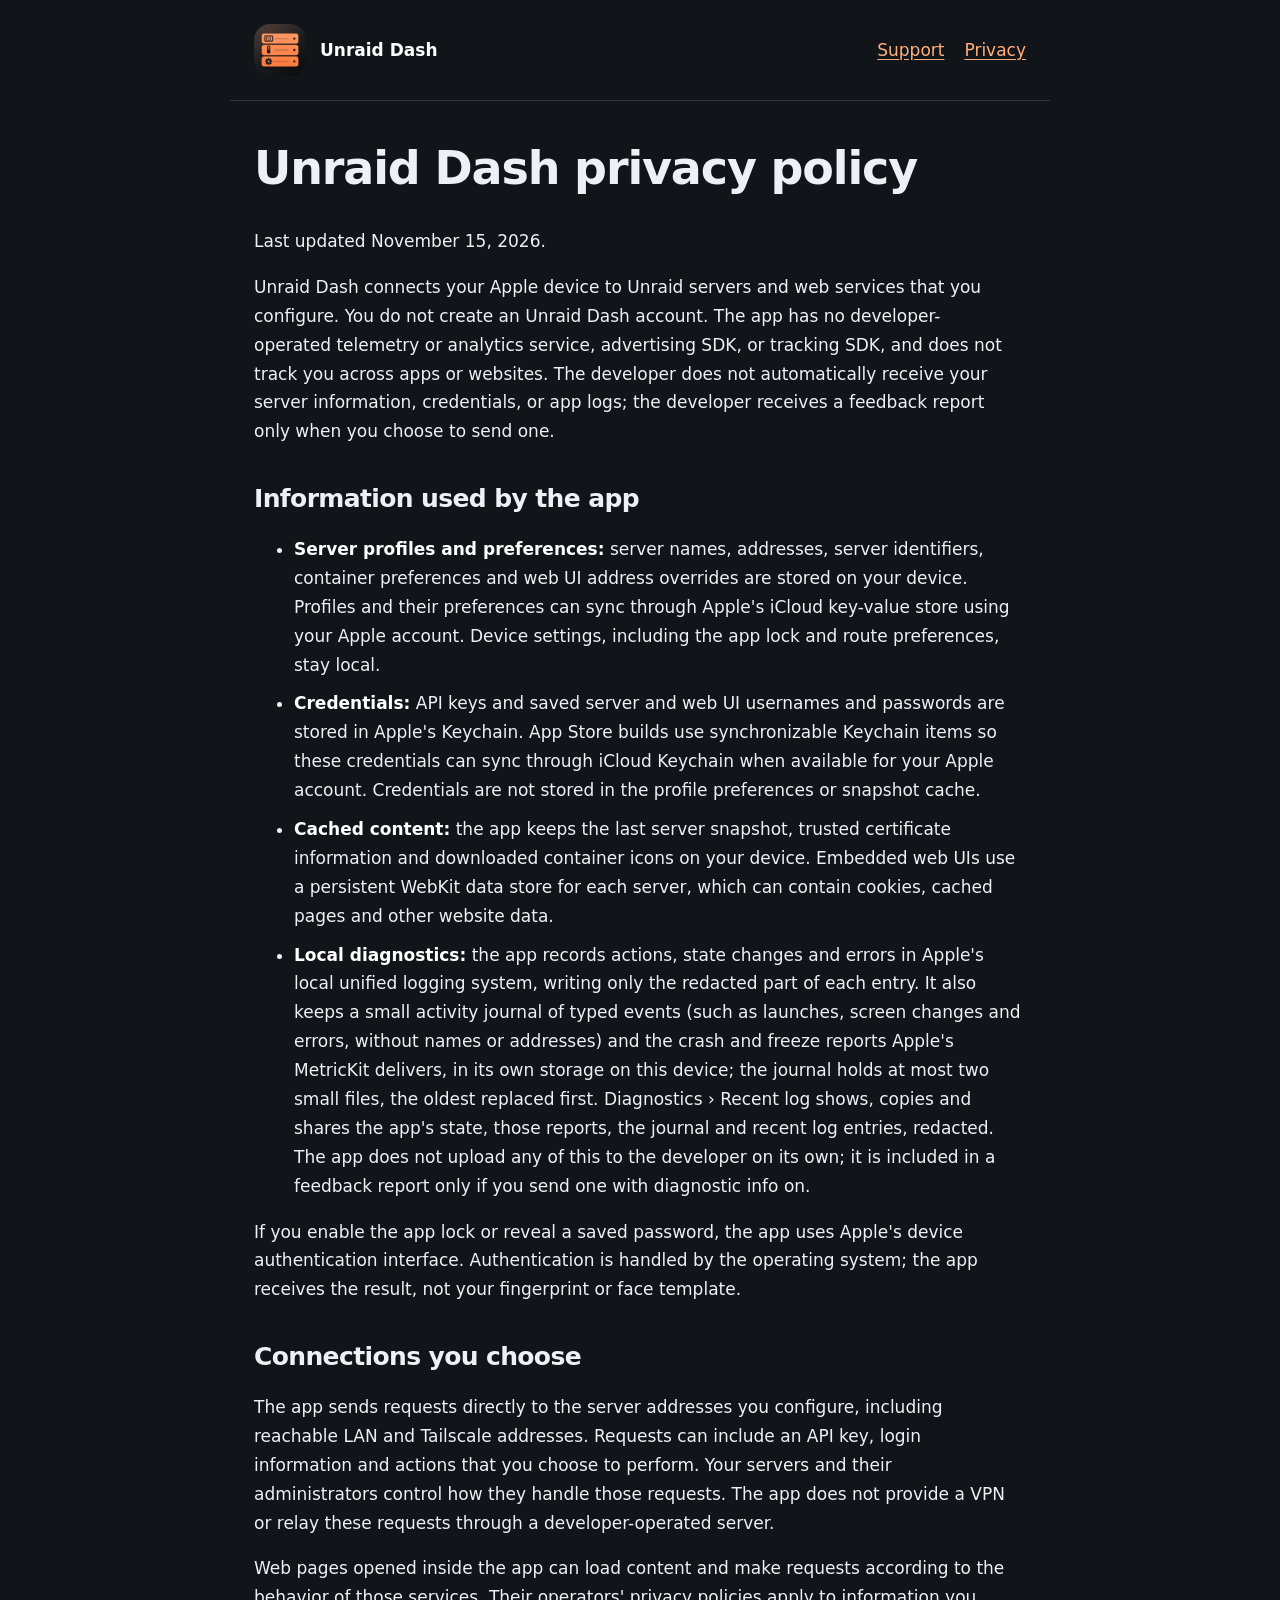
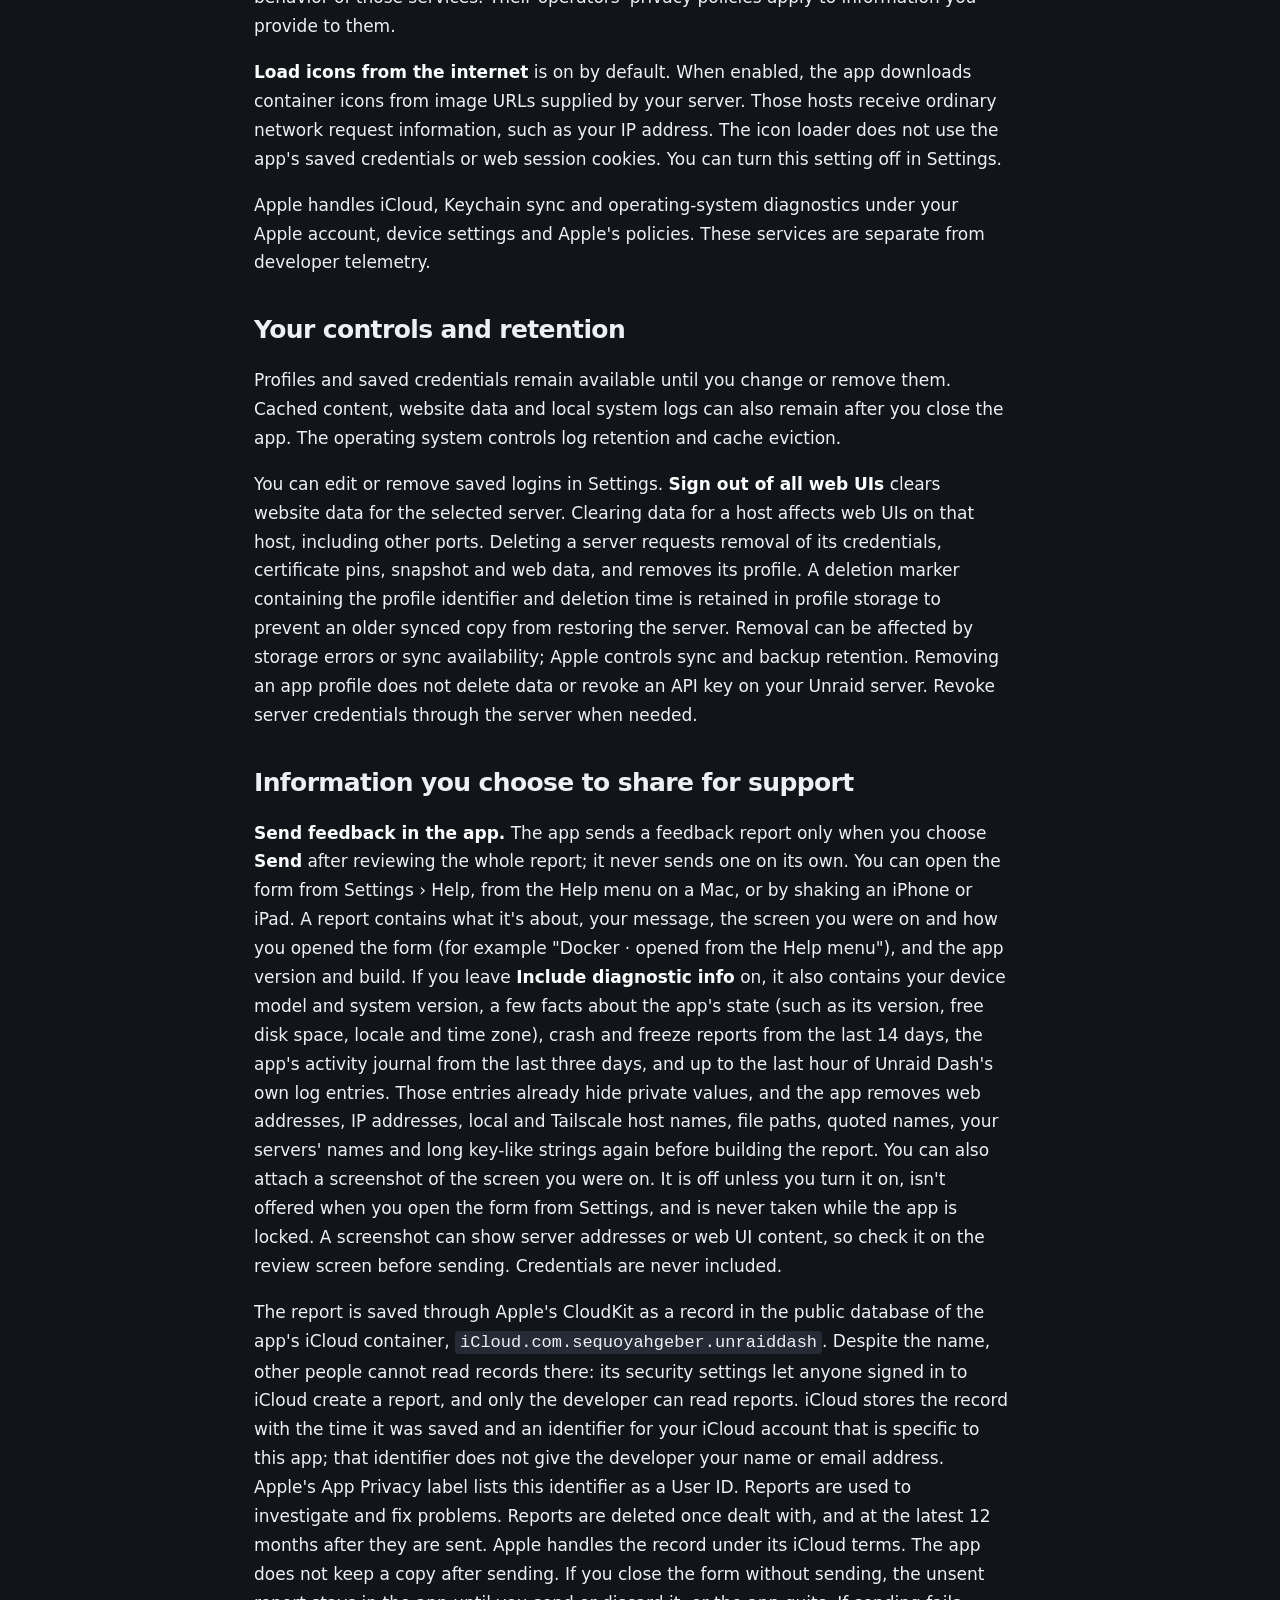
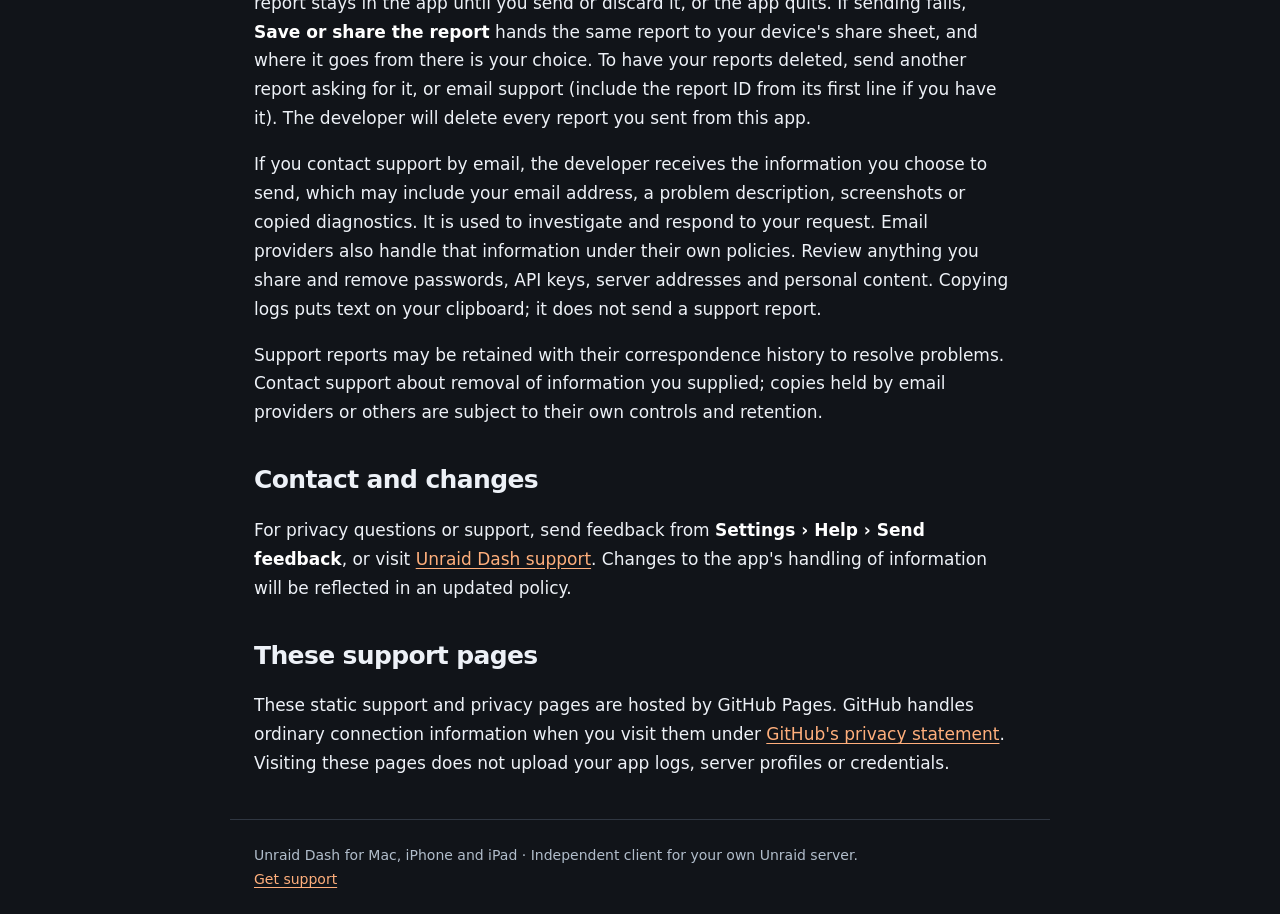
==== commit 53e83a52: "docs: no email address anywhere; support goes through in-app Send feedback (D-120) Co-Authored-By: C" ====
--- a/privacy.html
+++ b/privacy.html
@@ -24,6 +24,6 @@
 <p>If you contact support by email, the developer receives the information you choose to send, which may include your email address, a problem description, screenshots or copied diagnostics. It is used to investigate and respond to your request. Email providers also handle that information under their own policies. Review anything you share and remove passwords, API keys, server addresses and personal content. Copying logs puts text on your clipboard; it does not send a support report.</p>
 <p>Support reports may be retained with their correspondence history to resolve problems. Contact support about removal of information you supplied; copies held by email providers or others are subject to their own controls and retention.</p>
 <h2>Contact and changes</h2>
-<p>For privacy questions or support, email <a href="mailto:sequoyahgeber@gmail.com">sequoyahgeber@gmail.com</a> or visit <a href="https://sequoyahgeber.github.io/unraid-dash-support/">Unraid Dash support</a>. Changes to the app's handling of information will be reflected in an updated policy.</p>
+<p>For privacy questions or support, send feedback from <strong>Settings › Help › Send feedback</strong>, or visit <a href="https://sequoyahgeber.github.io/unraid-dash-support/">Unraid Dash support</a>. Changes to the app's handling of information will be reflected in an updated policy.</p>
 <h2>These support pages</h2>
-<p>These static support and privacy pages are hosted by GitHub Pages. GitHub handles ordinary connection information when you visit them under <a href="https://docs.github.com/en/site-policy/privacy-policies/github-general-privacy-statement">GitHub's privacy statement</a>. Visiting these pages does not upload your app logs, server profiles or credentials.</p></main><footer>Unraid Dash for Mac, iPhone and iPad · Independent client for your own Unraid server.<br><a href="mailto:sequoyahgeber@gmail.com">Contact support</a></footer></body></html>
+<p>These static support and privacy pages are hosted by GitHub Pages. GitHub handles ordinary connection information when you visit them under <a href="https://docs.github.com/en/site-policy/privacy-policies/github-general-privacy-statement">GitHub's privacy statement</a>. Visiting these pages does not upload your app logs, server profiles or credentials.</p></main><footer>Unraid Dash for Mac, iPhone and iPad · Independent client for your own Unraid server.<br><a href="./">Get support</a></footer></body></html>
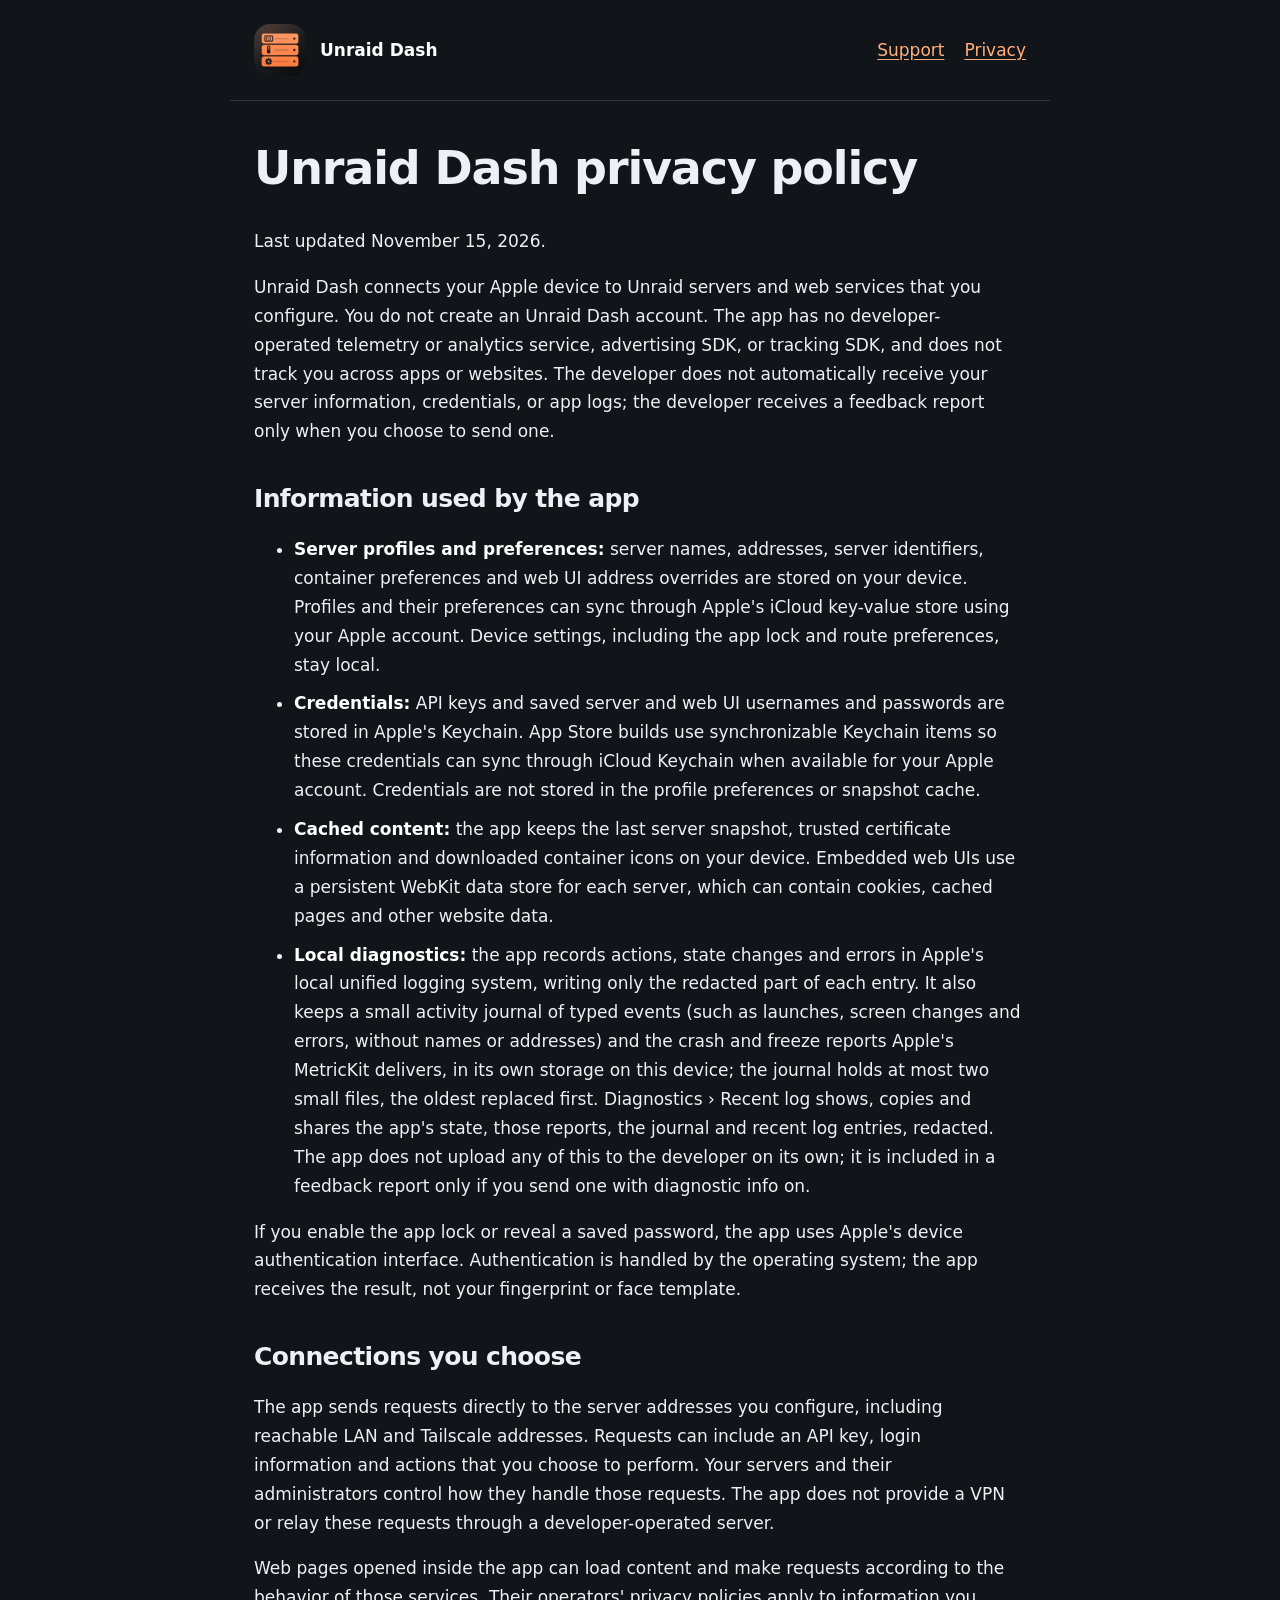
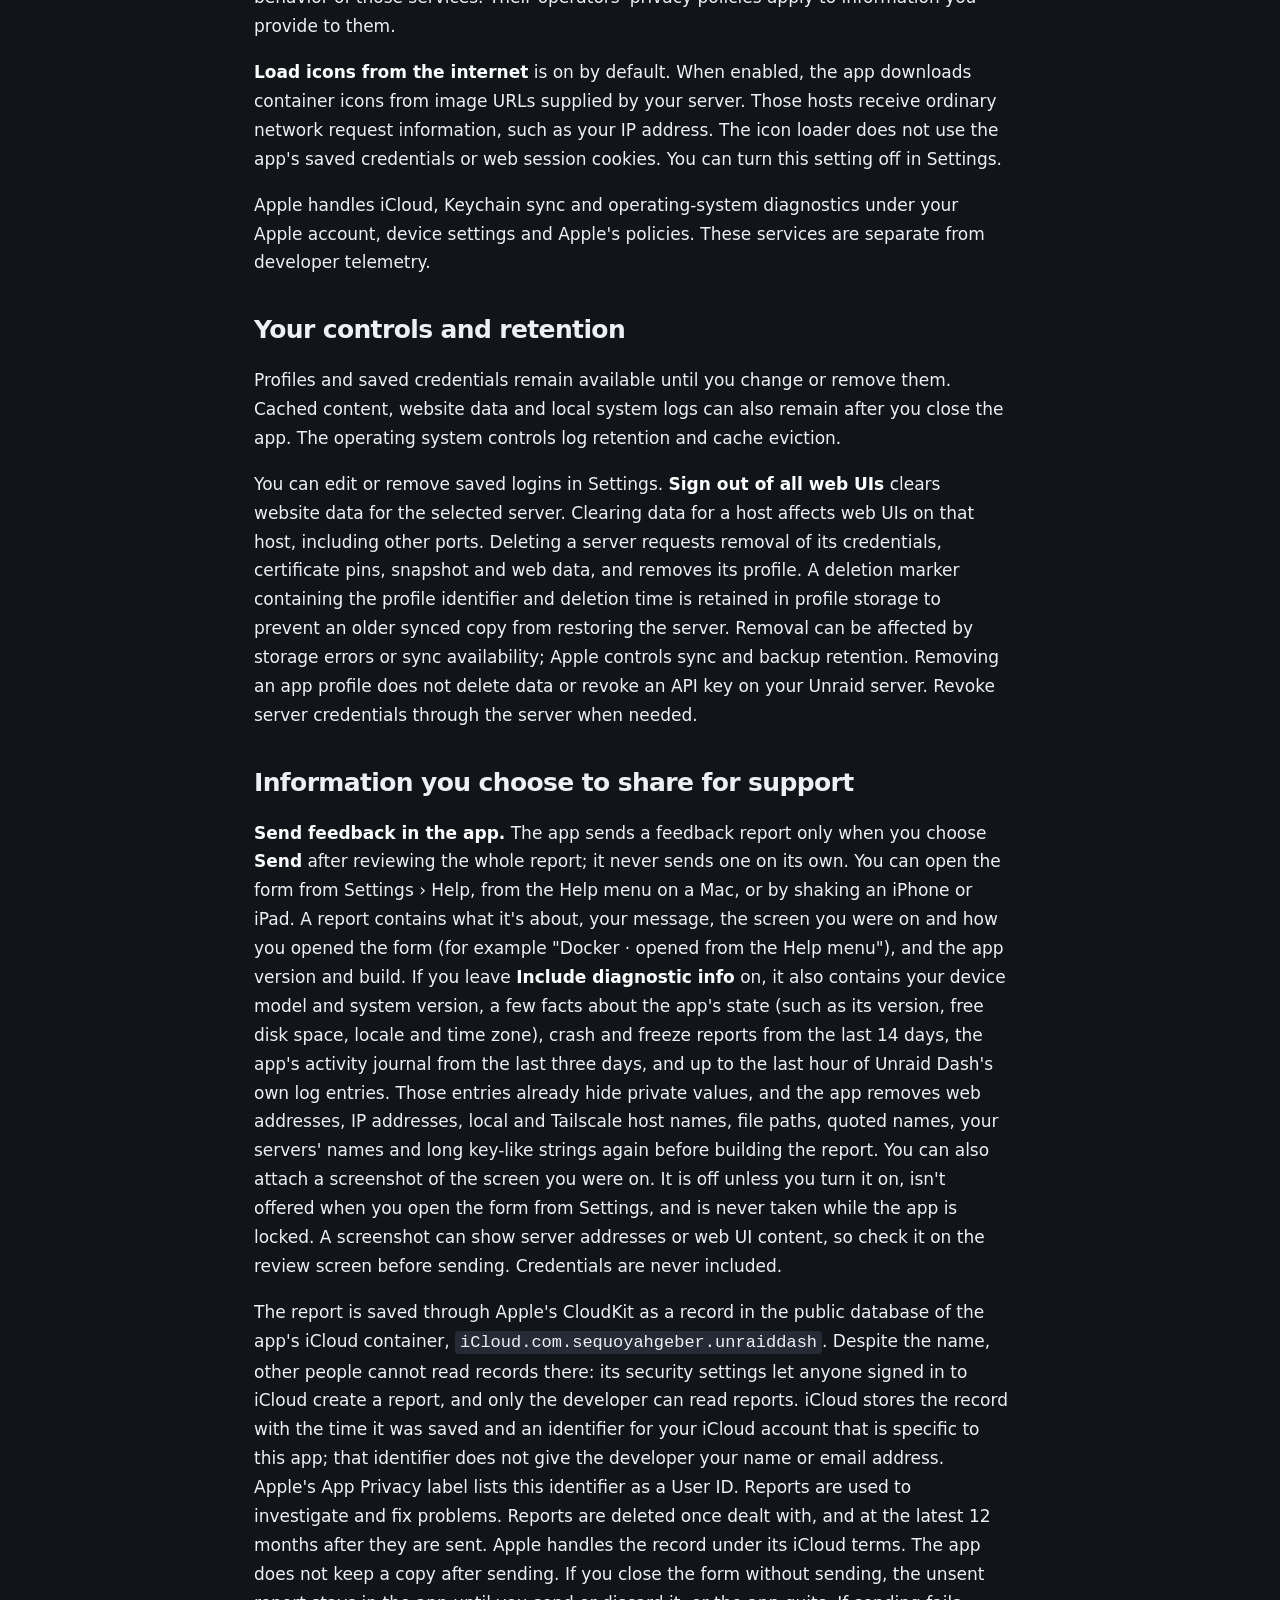
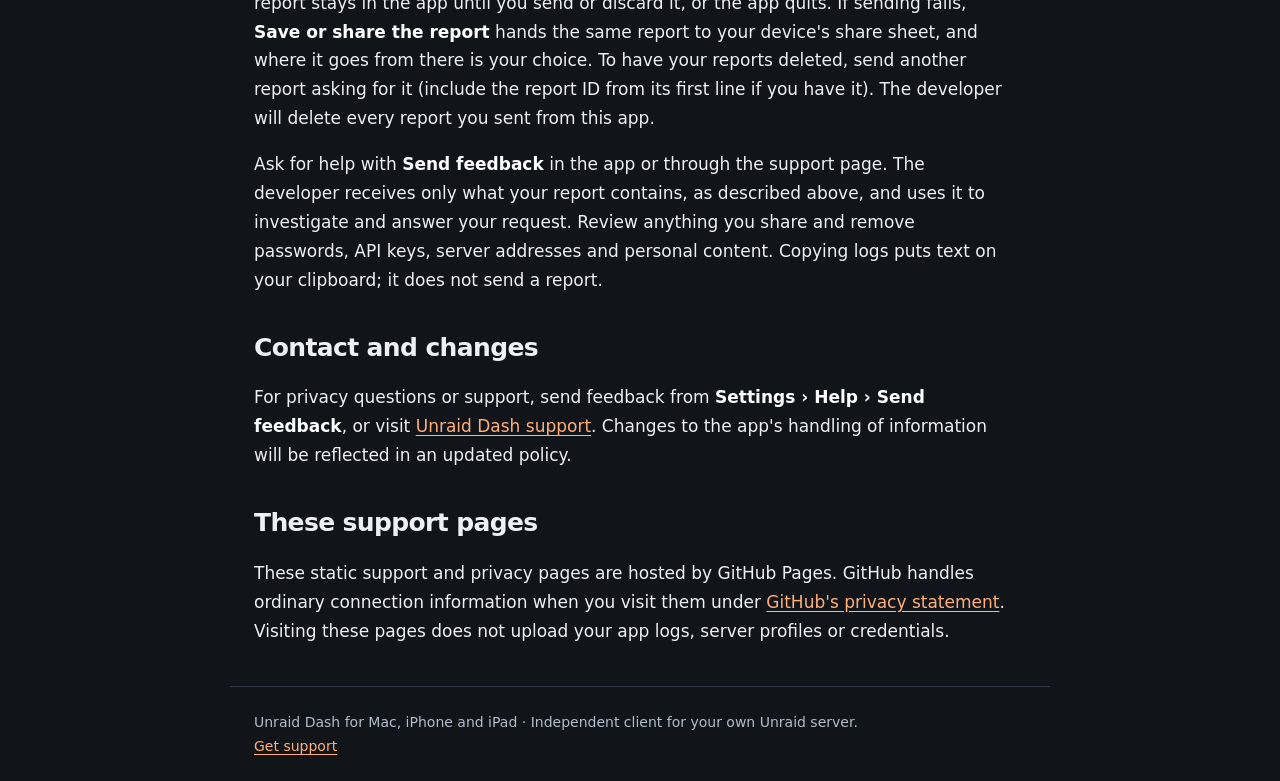
==== commit b94c4b4f: "docs: report removal by Send feedback only; no email support wording (D-121) Co-Authored-By: Claude " ====
--- a/privacy.html
+++ b/privacy.html
@@ -20,9 +20,8 @@
 <p>You can edit or remove saved logins in Settings. <strong>Sign out of all web UIs</strong> clears website data for the selected server. Clearing data for a host affects web UIs on that host, including other ports. Deleting a server requests removal of its credentials, certificate pins, snapshot and web data, and removes its profile. A deletion marker containing the profile identifier and deletion time is retained in profile storage to prevent an older synced copy from restoring the server. Removal can be affected by storage errors or sync availability; Apple controls sync and backup retention. Removing an app profile does not delete data or revoke an API key on your Unraid server. Revoke server credentials through the server when needed.</p>
 <h2>Information you choose to share for support</h2>
 <p><strong>Send feedback in the app.</strong> The app sends a feedback report only when you choose <strong>Send</strong> after reviewing the whole report; it never sends one on its own. You can open the form from Settings › Help, from the Help menu on a Mac, or by shaking an iPhone or iPad. A report contains what it's about, your message, the screen you were on and how you opened the form (for example "Docker · opened from the Help menu"), and the app version and build. If you leave <strong>Include diagnostic info</strong> on, it also contains your device model and system version, a few facts about the app's state (such as its version, free disk space, locale and time zone), crash and freeze reports from the last 14 days, the app's activity journal from the last three days, and up to the last hour of Unraid Dash's own log entries. Those entries already hide private values, and the app removes web addresses, IP addresses, local and Tailscale host names, file paths, quoted names, your servers' names and long key-like strings again before building the report. You can also attach a screenshot of the screen you were on. It is off unless you turn it on, isn't offered when you open the form from Settings, and is never taken while the app is locked. A screenshot can show server addresses or web UI content, so check it on the review screen before sending. Credentials are never included.</p>
-<p>The report is saved through Apple's CloudKit as a record in the public database of the app's iCloud container, <code>iCloud.com.sequoyahgeber.unraiddash</code>. Despite the name, other people cannot read records there: its security settings let anyone signed in to iCloud create a report, and only the developer can read reports. iCloud stores the record with the time it was saved and an identifier for your iCloud account that is specific to this app; that identifier does not give the developer your name or email address. Apple's App Privacy label lists this identifier as a User ID. Reports are used to investigate and fix problems. Reports are deleted once dealt with, and at the latest 12 months after they are sent. Apple handles the record under its iCloud terms. The app does not keep a copy after sending. If you close the form without sending, the unsent report stays in the app until you send or discard it, or the app quits. If sending fails, <strong>Save or share the report</strong> hands the same report to your device's share sheet, and where it goes from there is your choice. To have your reports deleted, send another report asking for it, or email support (include the report ID from its first line if you have it). The developer will delete every report you sent from this app.</p>
-<p>If you contact support by email, the developer receives the information you choose to send, which may include your email address, a problem description, screenshots or copied diagnostics. It is used to investigate and respond to your request. Email providers also handle that information under their own policies. Review anything you share and remove passwords, API keys, server addresses and personal content. Copying logs puts text on your clipboard; it does not send a support report.</p>
-<p>Support reports may be retained with their correspondence history to resolve problems. Contact support about removal of information you supplied; copies held by email providers or others are subject to their own controls and retention.</p>
+<p>The report is saved through Apple's CloudKit as a record in the public database of the app's iCloud container, <code>iCloud.com.sequoyahgeber.unraiddash</code>. Despite the name, other people cannot read records there: its security settings let anyone signed in to iCloud create a report, and only the developer can read reports. iCloud stores the record with the time it was saved and an identifier for your iCloud account that is specific to this app; that identifier does not give the developer your name or email address. Apple's App Privacy label lists this identifier as a User ID. Reports are used to investigate and fix problems. Reports are deleted once dealt with, and at the latest 12 months after they are sent. Apple handles the record under its iCloud terms. The app does not keep a copy after sending. If you close the form without sending, the unsent report stays in the app until you send or discard it, or the app quits. If sending fails, <strong>Save or share the report</strong> hands the same report to your device's share sheet, and where it goes from there is your choice. To have your reports deleted, send another report asking for it (include the report ID from its first line if you have it). The developer will delete every report you sent from this app.</p>
+<p>Ask for help with <strong>Send feedback</strong> in the app or through the support page. The developer receives only what your report contains, as described above, and uses it to investigate and answer your request. Review anything you share and remove passwords, API keys, server addresses and personal content. Copying logs puts text on your clipboard; it does not send a report.</p>
 <h2>Contact and changes</h2>
 <p>For privacy questions or support, send feedback from <strong>Settings › Help › Send feedback</strong>, or visit <a href="https://sequoyahgeber.github.io/unraid-dash-support/">Unraid Dash support</a>. Changes to the app's handling of information will be reflected in an updated policy.</p>
 <h2>These support pages</h2>
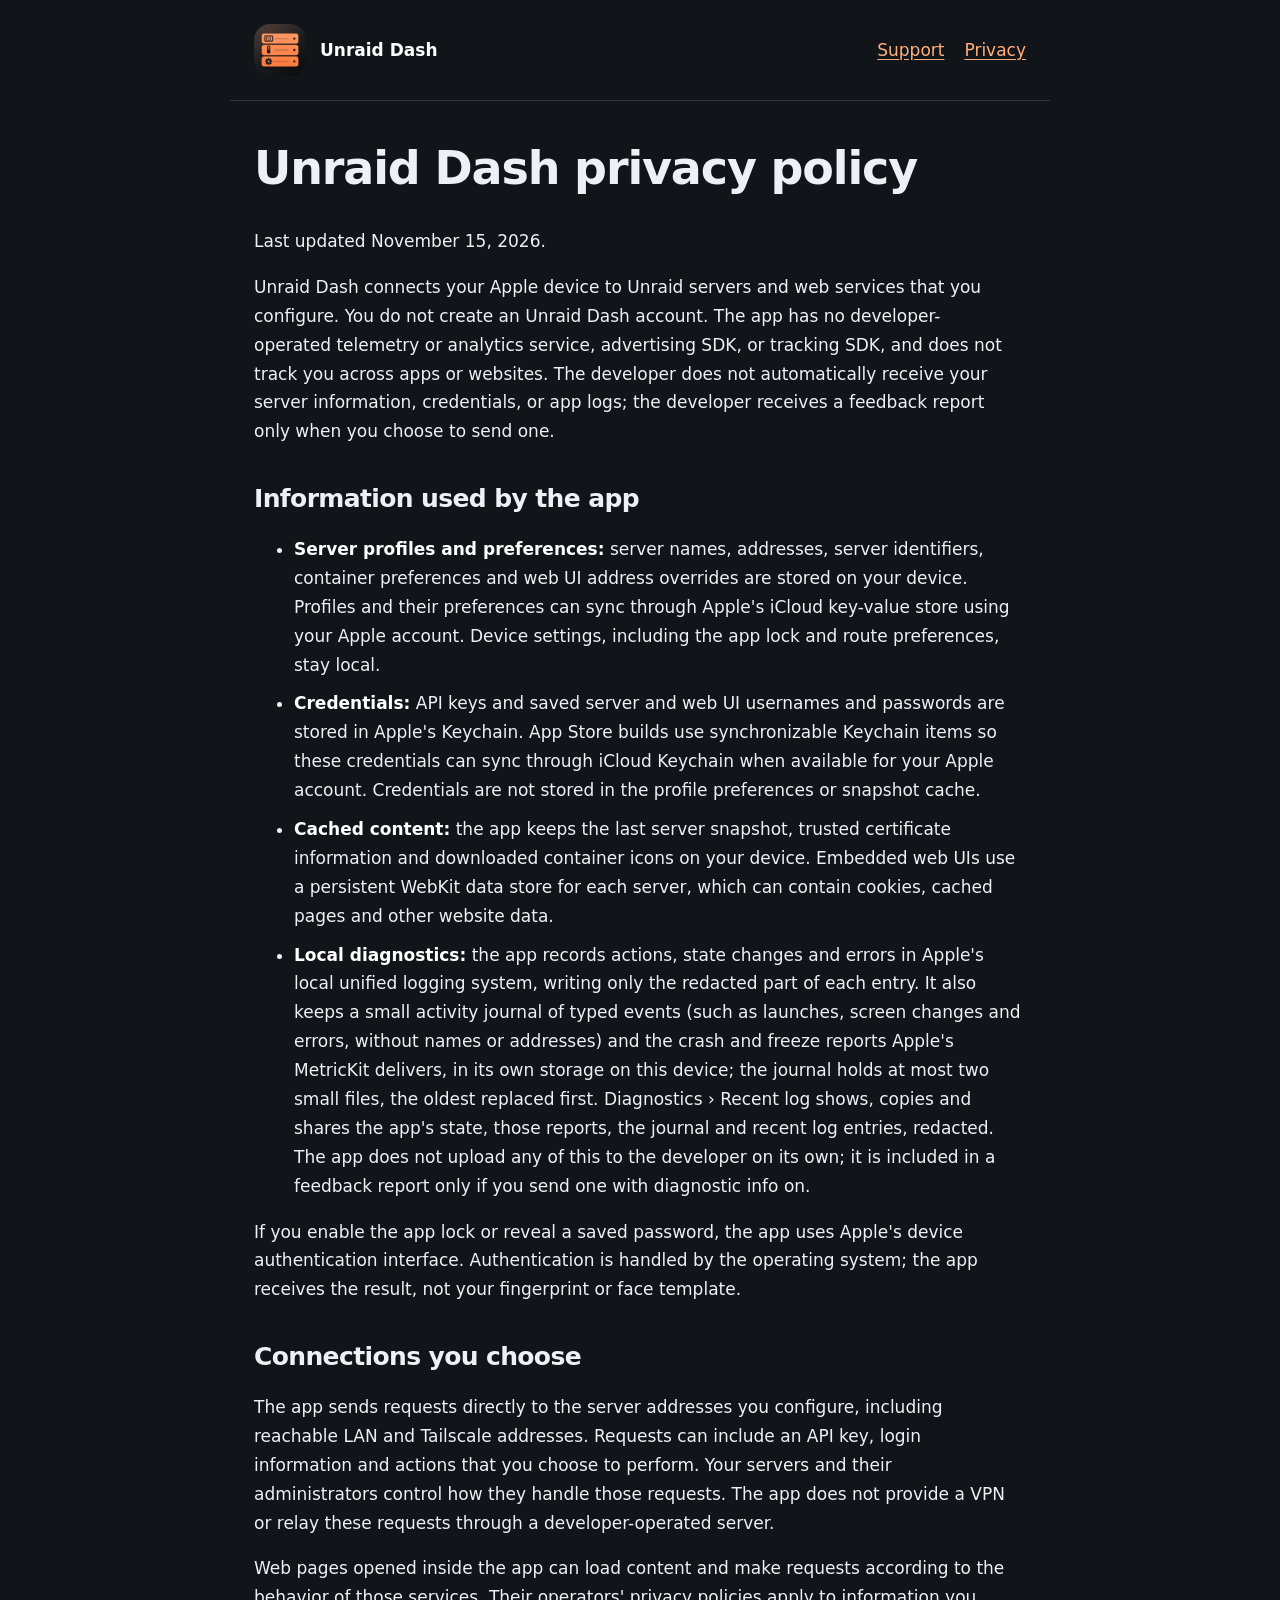
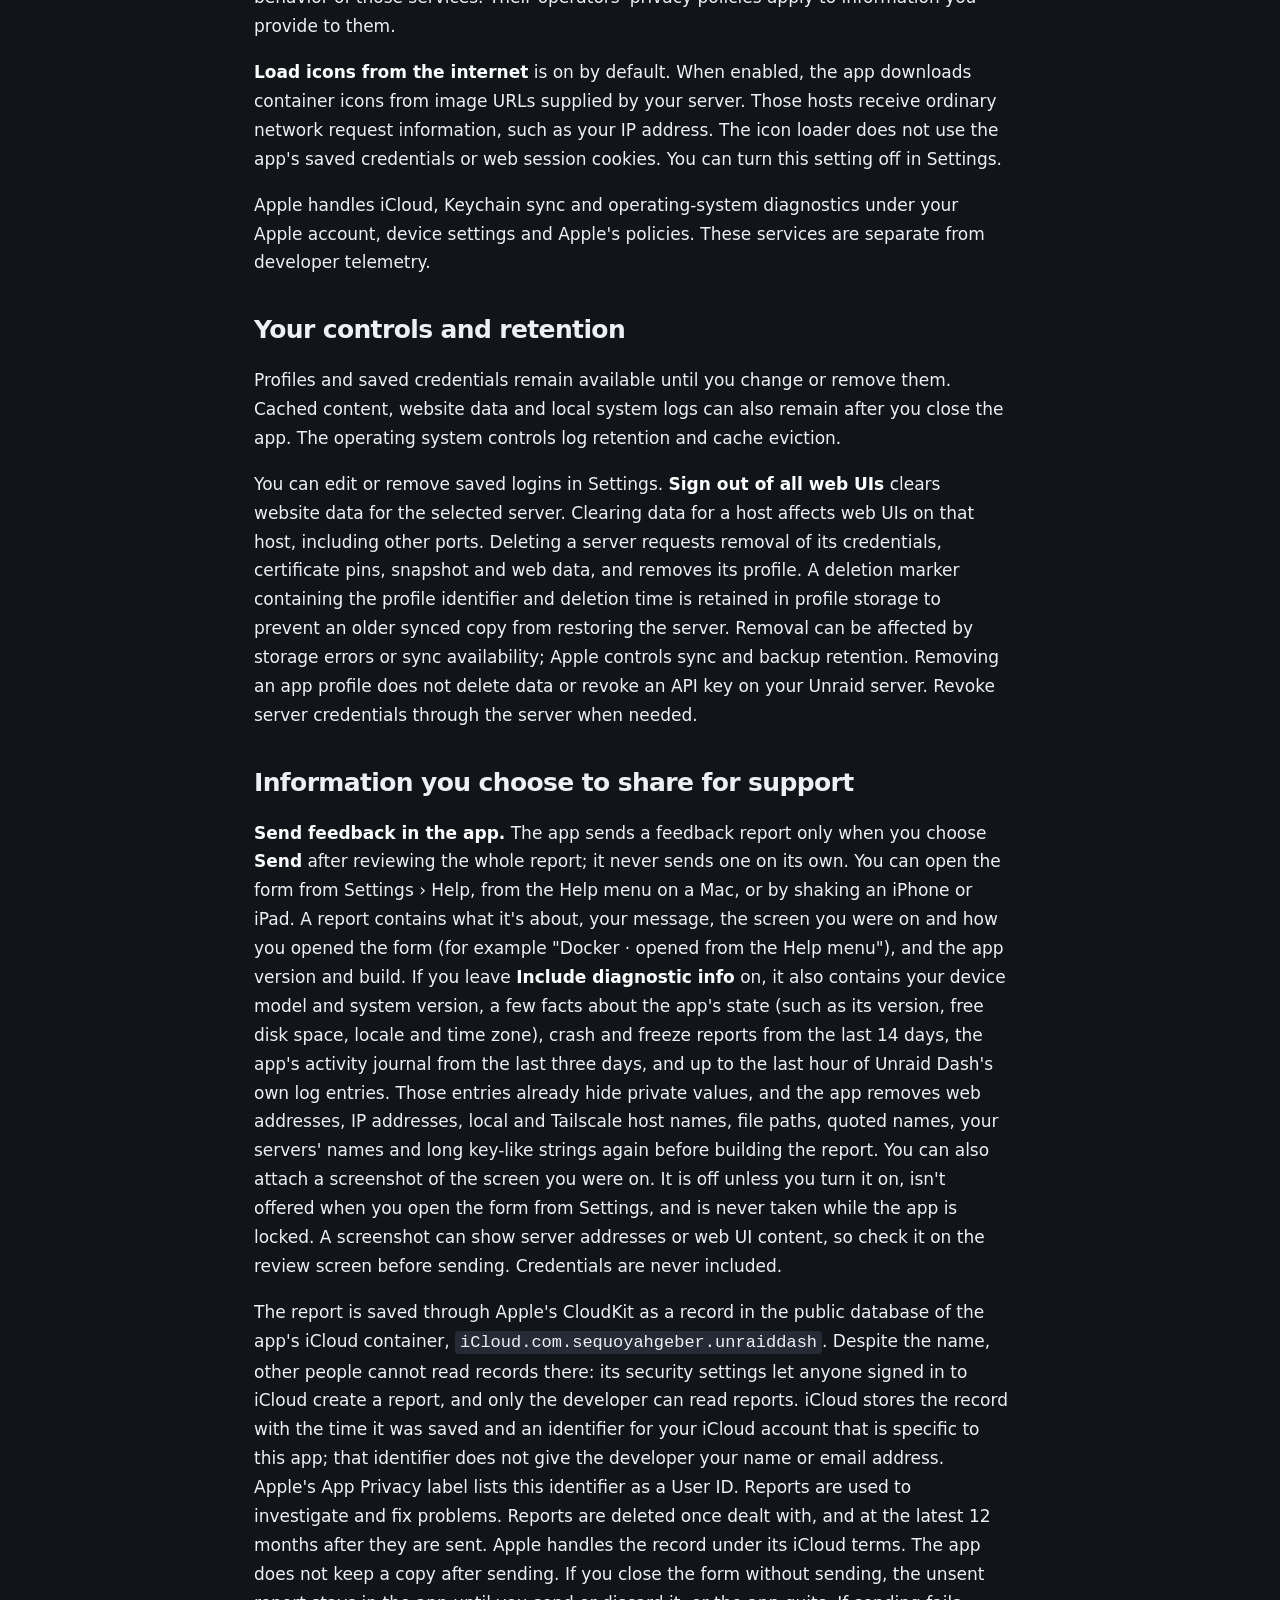
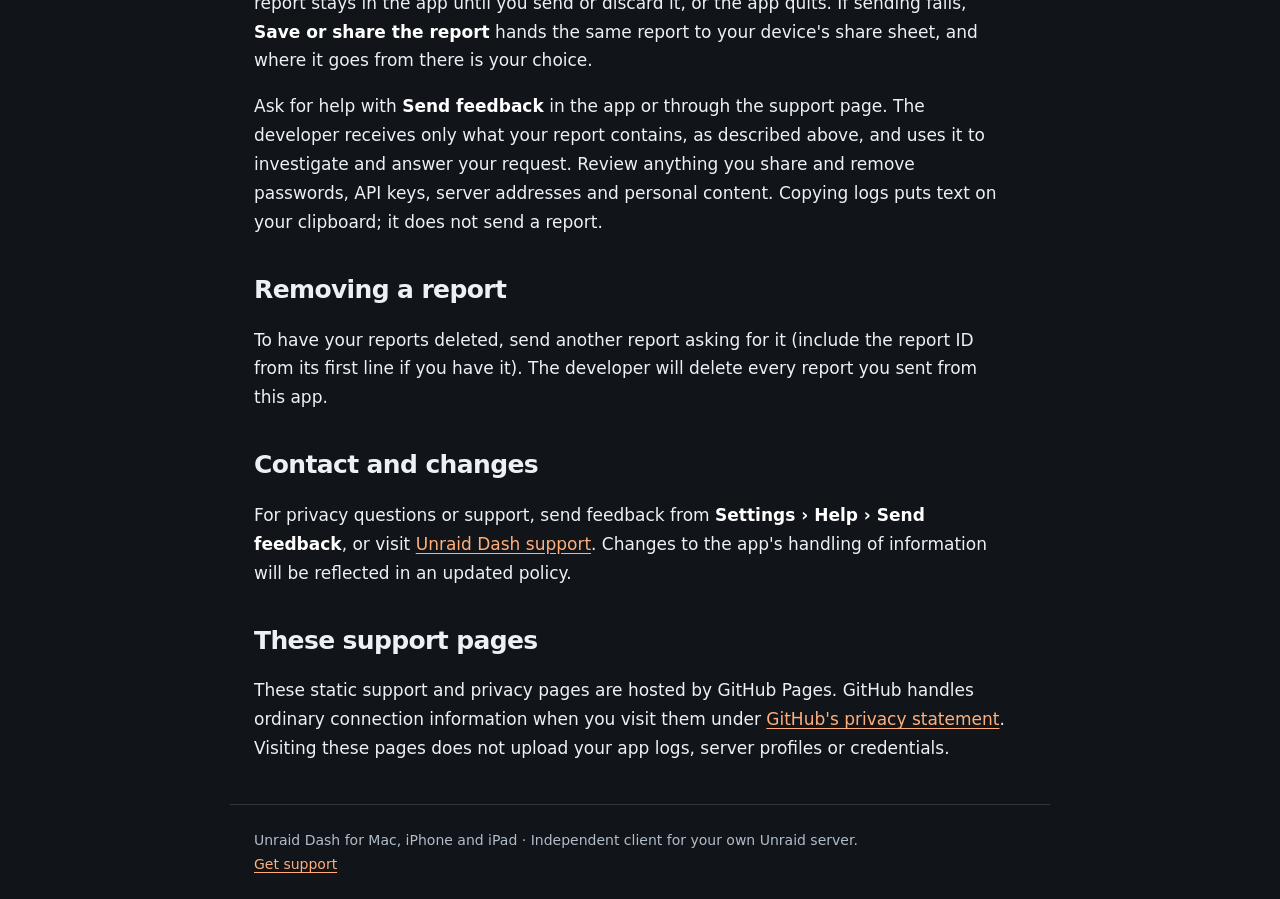
==== commit 593bb448: "docs: Removing a report as its own section on the privacy page Co-Authored-By: Claude Opus 5.5 <nore" ====
--- a/privacy.html
+++ b/privacy.html
@@ -20,8 +20,10 @@
 <p>You can edit or remove saved logins in Settings. <strong>Sign out of all web UIs</strong> clears website data for the selected server. Clearing data for a host affects web UIs on that host, including other ports. Deleting a server requests removal of its credentials, certificate pins, snapshot and web data, and removes its profile. A deletion marker containing the profile identifier and deletion time is retained in profile storage to prevent an older synced copy from restoring the server. Removal can be affected by storage errors or sync availability; Apple controls sync and backup retention. Removing an app profile does not delete data or revoke an API key on your Unraid server. Revoke server credentials through the server when needed.</p>
 <h2>Information you choose to share for support</h2>
 <p><strong>Send feedback in the app.</strong> The app sends a feedback report only when you choose <strong>Send</strong> after reviewing the whole report; it never sends one on its own. You can open the form from Settings › Help, from the Help menu on a Mac, or by shaking an iPhone or iPad. A report contains what it's about, your message, the screen you were on and how you opened the form (for example "Docker · opened from the Help menu"), and the app version and build. If you leave <strong>Include diagnostic info</strong> on, it also contains your device model and system version, a few facts about the app's state (such as its version, free disk space, locale and time zone), crash and freeze reports from the last 14 days, the app's activity journal from the last three days, and up to the last hour of Unraid Dash's own log entries. Those entries already hide private values, and the app removes web addresses, IP addresses, local and Tailscale host names, file paths, quoted names, your servers' names and long key-like strings again before building the report. You can also attach a screenshot of the screen you were on. It is off unless you turn it on, isn't offered when you open the form from Settings, and is never taken while the app is locked. A screenshot can show server addresses or web UI content, so check it on the review screen before sending. Credentials are never included.</p>
-<p>The report is saved through Apple's CloudKit as a record in the public database of the app's iCloud container, <code>iCloud.com.sequoyahgeber.unraiddash</code>. Despite the name, other people cannot read records there: its security settings let anyone signed in to iCloud create a report, and only the developer can read reports. iCloud stores the record with the time it was saved and an identifier for your iCloud account that is specific to this app; that identifier does not give the developer your name or email address. Apple's App Privacy label lists this identifier as a User ID. Reports are used to investigate and fix problems. Reports are deleted once dealt with, and at the latest 12 months after they are sent. Apple handles the record under its iCloud terms. The app does not keep a copy after sending. If you close the form without sending, the unsent report stays in the app until you send or discard it, or the app quits. If sending fails, <strong>Save or share the report</strong> hands the same report to your device's share sheet, and where it goes from there is your choice. To have your reports deleted, send another report asking for it (include the report ID from its first line if you have it). The developer will delete every report you sent from this app.</p>
+<p>The report is saved through Apple's CloudKit as a record in the public database of the app's iCloud container, <code>iCloud.com.sequoyahgeber.unraiddash</code>. Despite the name, other people cannot read records there: its security settings let anyone signed in to iCloud create a report, and only the developer can read reports. iCloud stores the record with the time it was saved and an identifier for your iCloud account that is specific to this app; that identifier does not give the developer your name or email address. Apple's App Privacy label lists this identifier as a User ID. Reports are used to investigate and fix problems. Reports are deleted once dealt with, and at the latest 12 months after they are sent. Apple handles the record under its iCloud terms. The app does not keep a copy after sending. If you close the form without sending, the unsent report stays in the app until you send or discard it, or the app quits. If sending fails, <strong>Save or share the report</strong> hands the same report to your device's share sheet, and where it goes from there is your choice.</p>
 <p>Ask for help with <strong>Send feedback</strong> in the app or through the support page. The developer receives only what your report contains, as described above, and uses it to investigate and answer your request. Review anything you share and remove passwords, API keys, server addresses and personal content. Copying logs puts text on your clipboard; it does not send a report.</p>
+<h2>Removing a report</h2>
+<p>To have your reports deleted, send another report asking for it (include the report ID from its first line if you have it). The developer will delete every report you sent from this app.</p>
 <h2>Contact and changes</h2>
 <p>For privacy questions or support, send feedback from <strong>Settings › Help › Send feedback</strong>, or visit <a href="https://sequoyahgeber.github.io/unraid-dash-support/">Unraid Dash support</a>. Changes to the app's handling of information will be reflected in an updated policy.</p>
 <h2>These support pages</h2>
